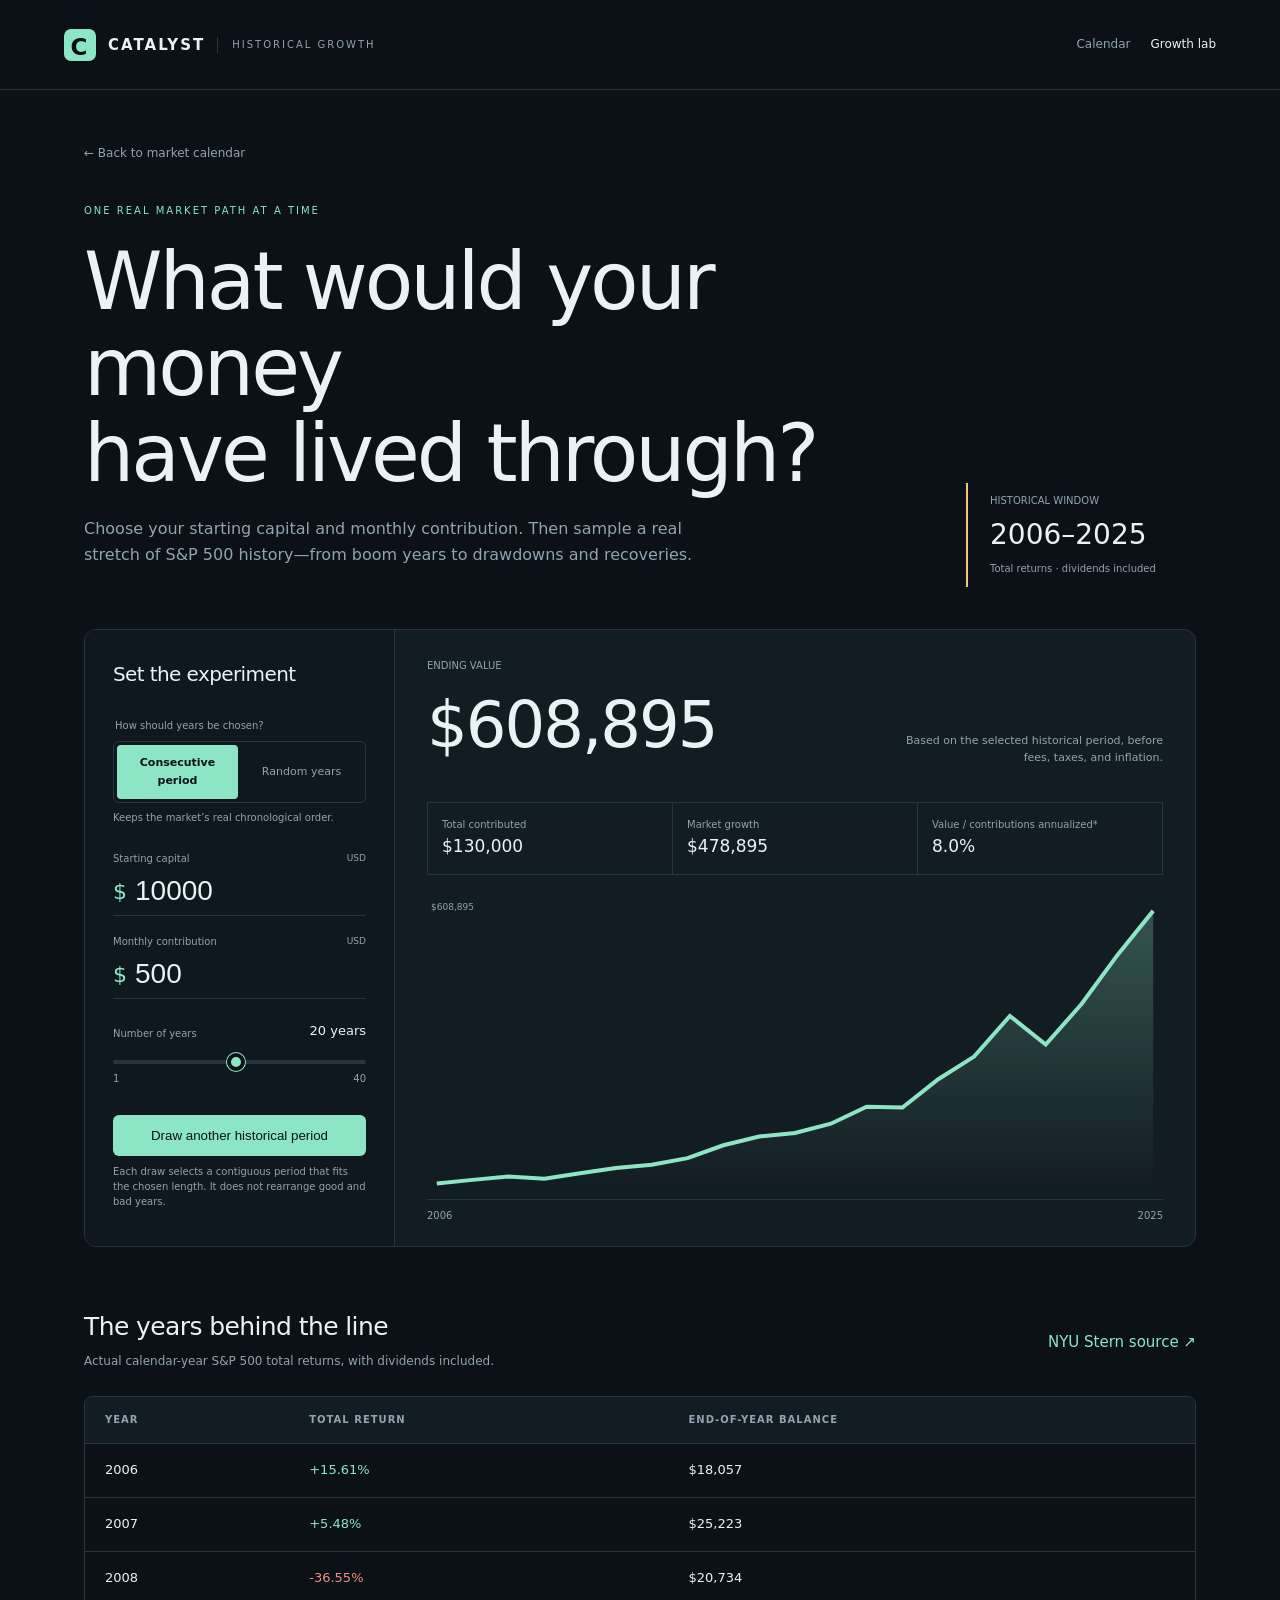
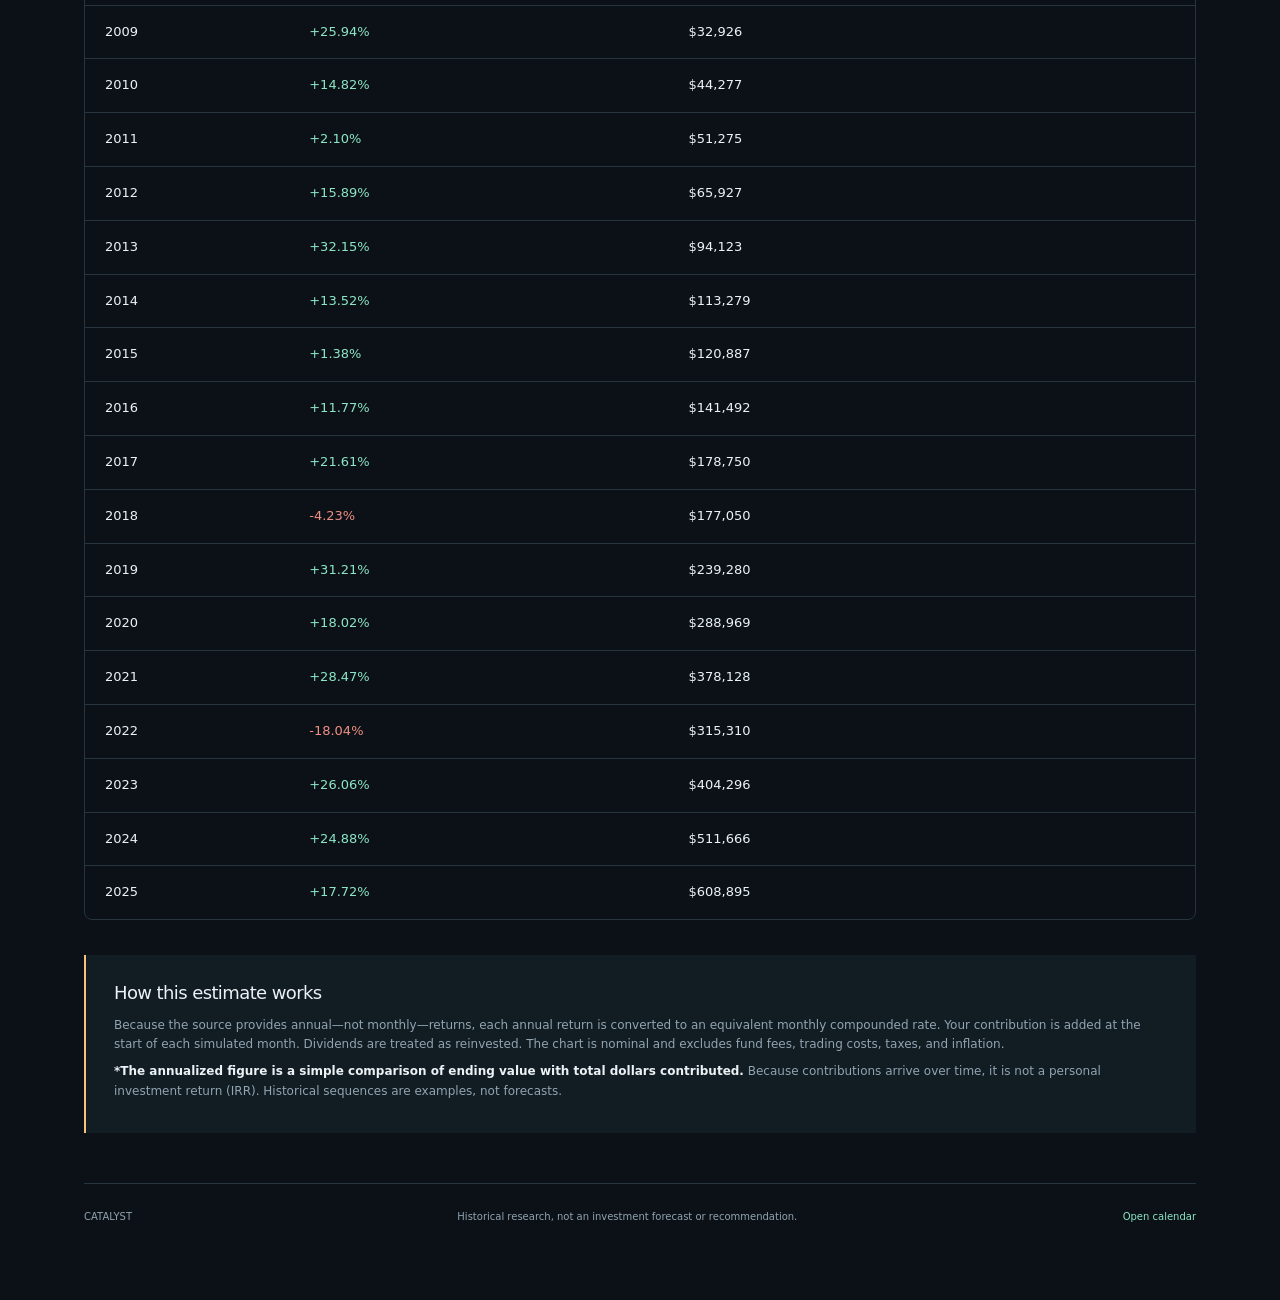
==== site/growth.html @ ae4c45ff "Add historical S&P growth simulator" ====
<!doctype html><html lang="en"><head><meta charset="utf-8"><meta name="viewport" content="width=device-width,initial-scale=1"><meta name="description" content="Explore how an investment would have grown through actual historical S&P 500 total returns."><title>Historical Growth | Catalyst</title><link rel="stylesheet" href="style.css"><link rel="stylesheet" href="growth.css"></head>
<body><header><a class="brand" href="./"><span class="mark">C</span> CATALYST <small>HISTORICAL GROWTH</small></a><nav class="header-nav" aria-label="Site"><a href="./">Calendar</a><a class="current" href="growth.html" aria-current="page">Growth lab</a></nav></header>
<main class="growth-page"><a class="back-link" href="./">← Back to market calendar</a><section class="growth-intro"><div><p class="eyebrow">ONE REAL MARKET PATH AT A TIME</p><h1>What would your money<br>have lived through?</h1><p>Choose your starting capital and monthly contribution. Then sample a real stretch of S&amp;P 500 history—from boom years to drawdowns and recoveries.</p></div><div class="period-stamp"><small>HISTORICAL WINDOW</small><strong id="period">—</strong><span>Total returns · dividends included</span></div></section>
<section class="growth-workbench" aria-label="Historical growth simulator"><form class="growth-controls" onsubmit="return false"><h2>Set the experiment</h2><label for="capital">Starting capital <span>USD</span></label><div class="money-input"><span>$</span><input id="capital" type="number" min="0" step="100" value="10000" inputmode="decimal"></div><label for="monthly">Monthly contribution <span>USD</span></label><div class="money-input"><span>$</span><input id="monthly" type="number" min="0" step="25" value="500" inputmode="decimal"></div><div class="range-head"><label for="years">Number of years</label><output id="years-value" for="years">20 years</output></div><input class="year-range" id="years" type="range" min="1" max="40" value="20"><div class="range-ends"><span>1</span><span>40</span></div><button class="primary-button" id="random-period" type="button">Draw another historical period</button><p class="control-note">Each draw selects a contiguous period that fits the chosen length. It does not rearrange good and bad years.</p></form>
<div class="growth-results"><div class="result-lead"><div><small>ENDING VALUE</small><strong id="ending-value">—</strong></div><p>Based on the selected historical period, before fees, taxes, and inflation.</p></div><div class="result-metrics"><div><small>Total contributed</small><strong id="contributed">—</strong></div><div><small>Market growth</small><strong id="market-gain">—</strong></div><div><small>Value / contributions annualized*</small><strong id="growth-rate">—</strong></div></div><figure class="growth-chart"><div class="chart-scale"><span id="chart-max">—</span></div><svg viewBox="0 0 900 330" role="img" aria-labelledby="chart-title chart-desc" preserveAspectRatio="none"><title id="chart-title">Investment balance by year</title><desc id="chart-desc">The line plots the simulated account balance through the selected historical period.</desc><defs><linearGradient id="chart-fill" x1="0" y1="0" x2="0" y2="1"><stop offset="0" stop-color="#8ce6c6" stop-opacity=".28"/><stop offset="1" stop-color="#8ce6c6" stop-opacity="0"/></linearGradient></defs><path id="area-line" fill="url(#chart-fill)"/><path id="growth-line" fill="none" stroke="#8ce6c6" stroke-width="4" vector-effect="non-scaling-stroke"/></svg><figcaption><span id="chart-start">—</span><span id="chart-end">—</span></figcaption></figure></div></section>
<section class="returns-section"><div class="section-head"><div><h2>The years behind the line</h2><p>Actual calendar-year S&amp;P 500 total returns, with dividends included.</p></div><a href="https://pages.stern.nyu.edu/adamodar/New_Home_Page/datafile/histretSPX.html" target="_blank" rel="noopener noreferrer">NYU Stern source ↗</a></div><div class="table-wrap"><table><thead><tr><th>Year</th><th>Total return</th><th>End-of-year balance</th></tr></thead><tbody id="return-rows"></tbody></table></div></section>
<aside class="method-note"><h2>How this estimate works</h2><p>Because the source provides annual—not monthly—returns, each annual return is converted to an equivalent monthly compounded rate. Your contribution is added at the start of each simulated month. Dividends are treated as reinvested. The chart is nominal and excludes fund fees, trading costs, taxes, and inflation.</p><p><strong>*The annualized figure is a simple comparison of ending value with total dollars contributed.</strong> Because contributions arrive over time, it is not a personal investment return (IRR). Historical sequences are examples, not forecasts.</p></aside>
<footer>CATALYST <span>Historical research, not an investment forecast or recommendation.</span><a href="./">Open calendar</a></footer></main><script src="growth-tools.js"></script><script src="growth.js"></script></body></html>
---- site/style.css ----
:root{color-scheme:dark;--bg:#0b1116;--panel:#121c23;--line:#27353e;--muted:#91a4b1;--ink:#ebf2f5;--accent:#8ce6c6;--amber:#f4c579}*{box-sizing:border-box}body{margin:0;background:var(--bg);color:var(--ink);font:15px/1.6 system-ui,-apple-system,BlinkMacSystemFont,"Segoe UI",sans-serif}a{color:var(--accent);text-decoration:none}a:hover{text-decoration:underline}header{height:90px;border-bottom:1px solid var(--line);padding:0 5vw;display:flex;align-items:center;justify-content:space-between}header>a:last-child{color:var(--muted)}.brand{display:flex;align-items:center;gap:12px;color:var(--ink);letter-spacing:2px;font-weight:700}.brand small{border-left:1px solid var(--line);padding-left:14px;color:var(--muted);font-size:10px;font-weight:400}.mark{background:var(--accent);color:var(--bg);width:32px;height:32px;display:grid;place-items:center;font-size:23px;border-radius:7px}main{max-width:1380px;margin:auto;padding:50px 5vw}.eyebrow{color:var(--accent);font-size:10px;letter-spacing:2px}.intro{display:flex;justify-content:space-between;align-items:center;gap:24px;margin:18px 0 35px}h1{font-size:clamp(40px,5.3vw,72px);font-weight:500;letter-spacing:-3px;line-height:1.08;margin:0 0 20px}h1 em{color:var(--accent);font-style:normal}p{color:var(--muted);margin:8px 0 20px}.refresh{font-size:10px;letter-spacing:1px;background:var(--panel);padding:22px;border:1px solid var(--line);border-radius:10px;min-width:270px}.refresh strong,.refresh small{display:block;margin-top:13px;letter-spacing:0}.refresh strong{font-size:14px}.refresh small{color:var(--muted)}.dot{display:inline-block;background:var(--accent);width:6px;height:6px;border-radius:50%;margin-right:7px}#banner,.notice{border:1px solid #59482d;color:var(--amber);padding:13px 18px;background:#241f16;border-radius:6px;font-size:13px}#banner.ok{color:var(--accent);background:#13271f;border-color:#2c5543}.stats{display:grid;grid-template-columns:1fr 1.8fr 1.5fr;margin:25px 0 42px;border:1px solid var(--line);border-radius:8px}.stats>div{padding:22px;border-right:1px solid var(--line)}.stats>div:last-child{border:0}.stats small{display:block;font-size:10px;color:var(--muted);letter-spacing:1px}.stats strong{display:block;margin-top:8px;font-size:18px;font-weight:500}.tabs{display:flex;gap:25px;border-bottom:1px solid var(--line);margin-bottom:30px}.tabs button{background:none;border:0;border-bottom:2px solid transparent;padding:12px 0;color:var(--muted);font:inherit;cursor:pointer}.tabs .active{color:var(--accent);border-color:var(--accent)}button:focus-visible,input:focus-visible,select:focus-visible,a:focus-visible{outline:2px solid var(--accent);outline-offset:4px}h2{font-size:25px;letter-spacing:-.6px;font-weight:500;margin:0}h3{font-size:17px;font-weight:500}.section-head{display:flex;justify-content:space-between;align-items:center;gap:20px;margin-bottom:20px}.section-head p{font-size:12px;margin:5px 0}.filters{display:flex;gap:12px}label{font-size:10px;color:var(--muted)}input,select{display:block;border:1px solid var(--line);background:var(--panel);padding:10px;color:var(--ink);border-radius:5px;margin-top:4px;max-width:200px}.table-wrap{overflow:auto;border:1px solid var(--line);border-radius:8px}table{border-collapse:collapse;width:100%;text-align:left}th{font-size:10px;color:var(--muted);letter-spacing:1px;padding:15px 20px;background:var(--panel);text-transform:uppercase}td{border-top:1px solid var(--line);padding:16px 20px;font-size:13px}td small{display:block;color:var(--muted);font-size:10px}.tag{display:inline-block;font-size:10px;border:1px solid var(--line);border-radius:4px;padding:3px 8px;color:var(--muted)}.tag.macro{color:var(--amber);border-color:#59482d}.cards{display:grid;grid-template-columns:repeat(2,minmax(0,1fr));gap:20px;margin-top:24px}.card{padding:24px;background:var(--panel);border:1px solid var(--line);border-radius:9px}.card-top{display:flex;justify-content:space-between;gap:10px}.symbol{font-size:25px;font-weight:600}.price{font-size:20px}.card small{color:var(--muted);font-size:11px}.card p{font-size:12px}.status{font-size:10px;color:var(--amber);letter-spacing:.5px;margin:12px 0}.spark{width:100%;height:55px;margin:15px 0}.candidate{border-top:1px solid var(--line);padding-top:16px;margin-top:16px}.metrics{display:grid;grid-template-columns:repeat(3,1fr);gap:12px;margin:12px 0}.metrics span{display:block;font-size:16px}.metrics small{font-size:10px}.muted{color:var(--muted)}.method-grid{display:grid;grid-template-columns:1fr 1fr;gap:20px}.method-grid article{padding:20px;background:var(--panel);border:1px solid var(--line);border-radius:8px}.method-grid p{font-size:13px}.source-row{padding:12px;border-bottom:1px solid var(--line);display:flex;justify-content:space-between;gap:12px}footer{border-top:1px solid var(--line);margin-top:50px;padding:25px 0;font-size:10px;color:var(--muted);display:flex;justify-content:space-between;gap:20px}footer span{max-width:430px}[hidden]{display:none!important}@media(max-width:760px){header{height:70px}.brand small{display:none}main{padding-top:30px}.intro,.section-head{align-items:stretch;flex-direction:column}.refresh{min-width:0}.stats{grid-template-columns:1fr}.stats>div{border-right:0;border-bottom:1px solid var(--line);padding:15px 20px}.tabs{gap:18px}.tabs button{font-size:12px}.cards,.method-grid{grid-template-columns:1fr}.filters{width:100%}.filters label{flex:1}input,select{width:100%}.metrics span{font-size:14px}footer{flex-direction:column}td,th{padding:12px}h1{letter-spacing:-2px}}
.expiry-events{margin-top:18px}.expiry-events summary{cursor:pointer;font-weight:600;font-size:13px}.event-switch{display:flex;gap:5px;margin:12px 0}.event-switch button{border:1px solid var(--line);border-radius:5px;background:var(--bg);color:var(--muted);padding:7px 14px;cursor:pointer;font:inherit;font-size:12px}.event-switch button[aria-pressed="true"]{background:var(--accent);color:var(--bg);border-color:var(--accent)}.expiry-event-table th,.expiry-event-table td{padding:10px;font-size:11px;vertical-align:top}.expiry-event-table td:first-child{min-width:90px}.expiry-event-table td:last-child{min-width:100px}.expiry-event-table small{display:block;margin-top:5px}.expiry-month h4{font-size:15px;font-weight:500;margin:12px 0}.month-scroll{overflow-x:auto;border:1px solid var(--line);border-radius:6px}.month-grid{table-layout:fixed;min-width:560px}.month-grid th{padding:8px 4px;text-align:center;font-size:10px}.month-grid td{vertical-align:top;height:58px;padding:6px;border:1px solid var(--line)}.month-grid time{font-size:11px;display:block;color:var(--muted)}.month-grid .has-event{background:#203126}.month-grid .has-event time{color:var(--accent);font-weight:700}.month-grid .is-expiry{box-shadow:inset 0 0 0 2px var(--amber)}.month-grid .outside-month{background:var(--bg)}.calendar-event{font-size:10px;line-height:1.45;margin:6px 0;overflow-wrap:anywhere}.calendar-event strong{font-weight:500;display:block}.calendar-event small{font-size:9px;display:block;margin-top:3px}.expiration-label{font-size:9px;color:var(--amber);margin-top:4px}.calendar-legend{display:flex;flex-wrap:wrap;gap:15px}.calendar-legend span:first-child{color:var(--accent)}.calendar-legend span:last-child{color:var(--amber)}.sr-only{position:absolute;width:1px;height:1px;overflow:hidden;clip:rect(0,0,0,0);white-space:nowrap}

#intelligence h3{margin-top:30px}.chain-filters{margin:15px 0}.selected-strike{background:#203126}.tabs{flex-wrap:wrap}#chain-table td{white-space:nowrap}#analyst-table small{display:block}

.calendar-controls,.calendar-actions{display:flex;align-items:end;gap:12px;flex-wrap:wrap}.calendar-controls{justify-content:space-between;margin-bottom:12px}.calendar-actions button{font:inherit;font-size:12px;cursor:pointer;border:1px solid var(--line);border-radius:5px;background:var(--panel);color:var(--accent);padding:10px 14px}.calendar-actions button:disabled{opacity:.45;cursor:default}#event-count{font-size:12px}.filters{flex-wrap:wrap}

.ml-signal{margin:20px 0;padding:16px;border:1px solid var(--line);border-radius:8px;background:var(--bg)}.ml-signal h3{margin:0 0 10px}.ml-signal>strong{display:block;color:var(--amber);font-size:12px}.ml-signal summary{cursor:pointer;color:var(--accent);font-size:12px}.ml-signal td,.ml-signal th{padding:9px;font-size:10px}.ml-signal .signal-limit{margin-bottom:0;font-size:11px}
.card,.ml-signal{min-width:0}@media(max-width:760px){.cards{grid-template-columns:minmax(0,1fr)}}

.payoff-panel{margin:18px 0;padding:12px;border:1px solid var(--line);border-radius:6px}.payoff-panel summary{cursor:pointer;color:var(--accent);font-size:12px}.payoff-panel td,.payoff-panel th{font-size:11px;padding:10px}.payoff-panel .metrics{grid-template-columns:repeat(auto-fit,minmax(100px,1fr))}

.card .payoff-verdict{color:var(--amber);font-size:11px;margin-top:16px}

.simple-signal{margin-top:18px;padding:16px;border:1px solid var(--line);border-radius:8px;background:var(--bg)}.simple-signal h3{font-size:21px;margin:0 0 10px;color:var(--amber)}.simple-signal ul{padding-left:19px;margin:10px 0;color:var(--muted);font-size:13px}.simple-signal li+li{margin-top:8px}.card .candidate>h3{font-size:18px;margin:0 0 12px}.simple-money{display:grid;grid-template-columns:repeat(2,minmax(0,1fr));gap:14px;margin:16px 0}.simple-money span{display:block;font-size:24px;color:var(--ink)}.simple-money small{display:block}.card .candidate>p{font-size:13px;line-height:1.7}.card .simple-note{font-size:12px}.simple-risk{color:var(--amber)}.plain-details{margin-top:16px}.plain-details>summary{cursor:pointer;color:var(--accent);font-size:12px;padding:8px 0}.card strong{color:var(--ink)}
---- site/growth.css ----
.header-nav{display:flex;gap:20px;align-items:center}.header-nav a{color:var(--muted);font-size:12px}.header-nav .current{color:var(--ink)}
.growth-page{max-width:1240px}.back-link{display:inline-block;color:var(--muted);font-size:12px;margin-bottom:32px}.growth-intro{display:grid;grid-template-columns:minmax(0,1fr) auto;align-items:end;gap:40px;margin-bottom:42px}.growth-intro h1{font-size:clamp(42px,6.2vw,82px);max-width:900px}.growth-intro>div>p:last-child{max-width:650px;font-size:16px}.period-stamp{min-width:230px;border-left:2px solid var(--amber);padding:10px 0 10px 22px}.period-stamp small,.period-stamp span{display:block;color:var(--muted);font-size:10px}.period-stamp strong{display:block;font-size:28px;font-weight:500;margin:4px 0}
.growth-workbench{display:grid;grid-template-columns:310px minmax(0,1fr);border:1px solid var(--line);border-radius:12px;overflow:hidden;background:var(--panel)}.growth-controls{padding:28px;border-right:1px solid var(--line);background:#0f181e}.growth-controls h2{font-size:20px;margin-bottom:28px}.growth-controls>label,.range-head label{display:flex;justify-content:space-between;margin-top:18px}.growth-controls label span{font-size:9px}.money-input{display:flex;align-items:center;border-bottom:1px solid var(--line);color:var(--accent);font-size:22px}.money-input input{border:0;background:transparent;max-width:none;width:100%;font-size:28px;margin:0;padding:8px;color:var(--ink)}.money-input input:focus-visible{outline:0}.money-input:focus-within{border-color:var(--accent)}
.range-head{display:flex;align-items:end;justify-content:space-between;margin-top:22px}.range-head label{margin:0}.range-head output{font-size:13px;color:var(--ink)}.year-range{display:block;appearance:none;width:100%;max-width:none;height:4px;padding:0;margin:18px 0 0;border:0;background:var(--line);accent-color:var(--accent)}.year-range::-webkit-slider-thumb{appearance:none;width:18px;height:18px;border-radius:50%;background:var(--accent);border:4px solid var(--bg);box-shadow:0 0 0 1px var(--accent)}.range-ends{display:flex;justify-content:space-between;color:var(--muted);font-size:10px;margin-top:7px}.primary-button{width:100%;margin-top:28px;padding:13px 16px;border:0;border-radius:6px;background:var(--accent);color:var(--bg);font:600 12px/1.2 inherit;cursor:pointer}.primary-button:hover{filter:brightness(1.07)}.control-note{font-size:10px;line-height:1.5;margin-bottom:0}
.growth-results{padding:28px 32px 22px;min-width:0}.result-lead{display:flex;justify-content:space-between;align-items:end;gap:25px}.result-lead small,.result-metrics small{display:block;color:var(--muted);font-size:10px}.result-lead strong{font-size:clamp(38px,5vw,68px);font-weight:500;letter-spacing:-2px}.result-lead p{max-width:260px;font-size:11px;text-align:right;margin:0 0 10px}.result-metrics{display:grid;grid-template-columns:repeat(3,1fr);gap:1px;margin:25px 0;background:var(--line);border:1px solid var(--line)}.result-metrics div{padding:14px;background:var(--panel)}.result-metrics strong{font-size:17px;font-weight:500}
.growth-chart{position:relative;margin:5px 0 0}.growth-chart svg{display:block;width:100%;height:300px;border-bottom:1px solid var(--line);overflow:visible}.growth-chart figcaption{display:flex;justify-content:space-between;color:var(--muted);font-size:10px;margin-top:8px}.chart-scale{position:absolute;top:0;left:4px;color:var(--muted);font-size:9px}.returns-section{margin-top:60px}.returns-section .positive{color:var(--accent)}.returns-section .negative{color:#ef8f83}.method-note{margin-top:35px;padding:24px 28px;border-left:2px solid var(--amber);background:var(--panel)}.method-note h2{font-size:18px}.method-note p{font-size:12px;margin-bottom:8px}.method-note strong{color:var(--ink)}
@media(max-width:860px){.growth-intro{grid-template-columns:1fr}.period-stamp{justify-self:start}.growth-workbench{grid-template-columns:1fr}.growth-controls{border-right:0;border-bottom:1px solid var(--line)}.result-lead{align-items:start;flex-direction:column}.result-lead p{text-align:left}.growth-chart svg{height:240px}}@media(max-width:600px){.header-nav{gap:12px}.header-nav a{font-size:11px}.header-nav a:last-child{display:none}.growth-page{padding-top:24px}.growth-intro{gap:18px}.growth-intro h1{font-size:40px}.growth-results{padding:22px 18px}.result-metrics{grid-template-columns:1fr}.growth-chart svg{height:190px}.returns-section .section-head a{align-self:flex-start}.result-lead strong{font-size:42px}}
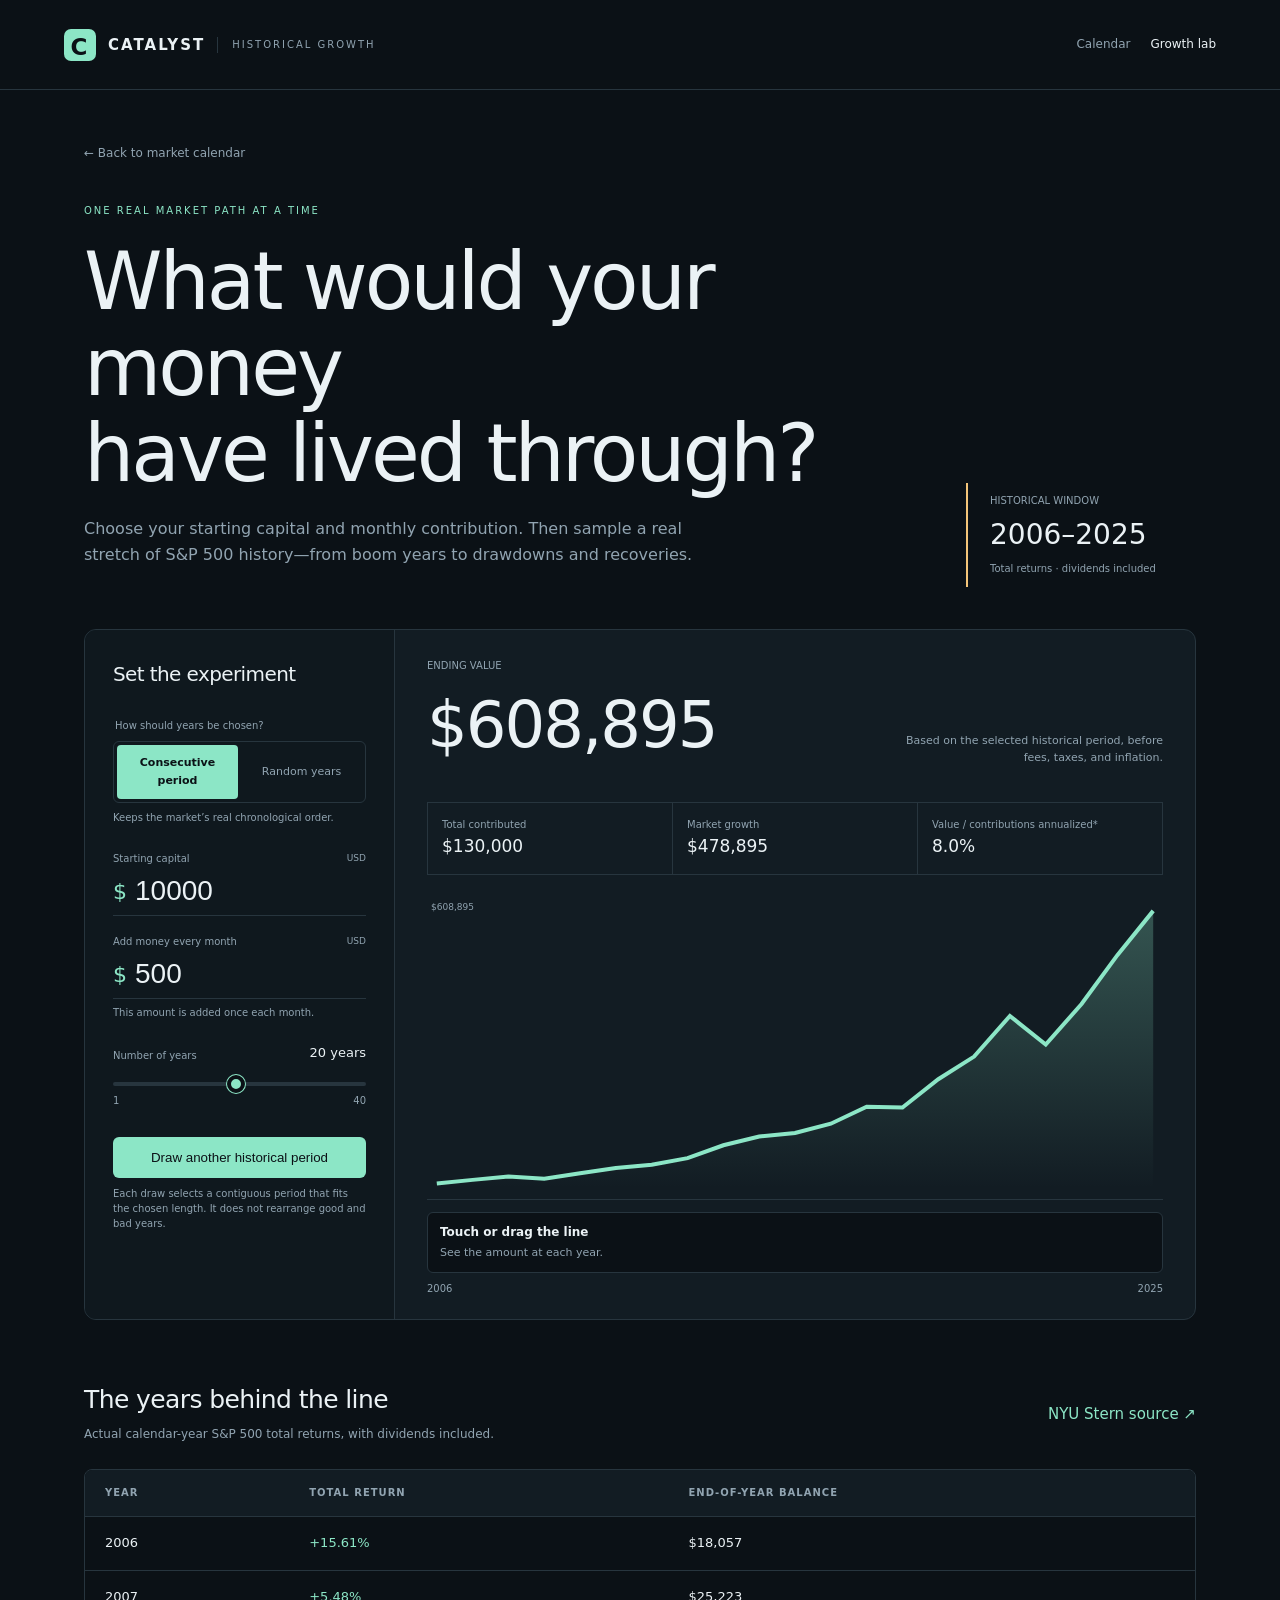
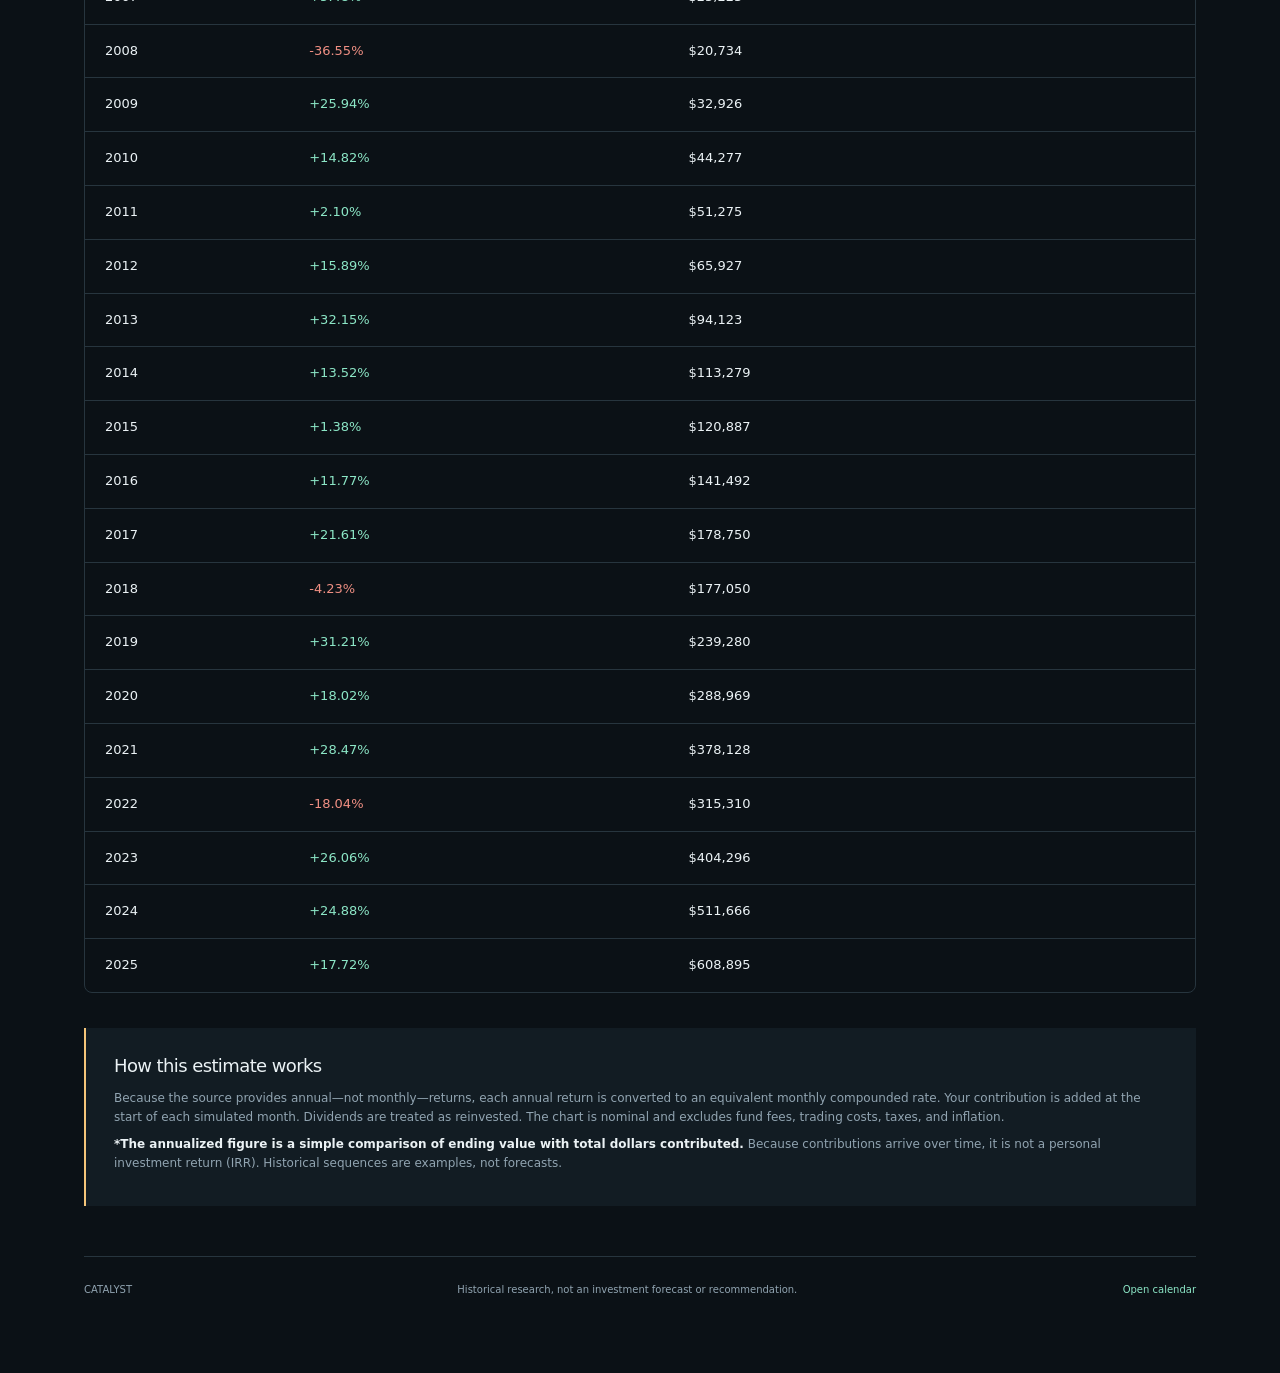
==== commit 7fc3e98d: "Show balance while dragging growth chart" ====
--- a/site/growth.html
+++ b/site/growth.html
@@ -1,8 +1,8 @@
 <!doctype html><html lang="en"><head><meta charset="utf-8"><meta name="viewport" content="width=device-width,initial-scale=1"><meta name="description" content="Explore how an investment would have grown through actual historical S&P 500 total returns."><title>Historical Growth | Catalyst</title><link rel="stylesheet" href="style.css"><link rel="stylesheet" href="growth.css"></head>
 <body><header><a class="brand" href="./"><span class="mark">C</span> CATALYST <small>HISTORICAL GROWTH</small></a><nav class="header-nav" aria-label="Site"><a href="./">Calendar</a><a class="current" href="growth.html" aria-current="page">Growth lab</a></nav></header>
 <main class="growth-page"><a class="back-link" href="./">← Back to market calendar</a><section class="growth-intro"><div><p class="eyebrow">ONE REAL MARKET PATH AT A TIME</p><h1>What would your money<br>have lived through?</h1><p>Choose your starting capital and monthly contribution. Then sample a real stretch of S&amp;P 500 history—from boom years to drawdowns and recoveries.</p></div><div class="period-stamp"><small>HISTORICAL WINDOW</small><strong id="period">—</strong><span>Total returns · dividends included</span></div></section>
-<section class="growth-workbench" aria-label="Historical growth simulator"><form class="growth-controls" onsubmit="return false"><h2>Set the experiment</h2><label for="capital">Starting capital <span>USD</span></label><div class="money-input"><span>$</span><input id="capital" type="number" min="0" step="100" value="10000" inputmode="decimal"></div><label for="monthly">Monthly contribution <span>USD</span></label><div class="money-input"><span>$</span><input id="monthly" type="number" min="0" step="25" value="500" inputmode="decimal"></div><div class="range-head"><label for="years">Number of years</label><output id="years-value" for="years">20 years</output></div><input class="year-range" id="years" type="range" min="1" max="40" value="20"><div class="range-ends"><span>1</span><span>40</span></div><button class="primary-button" id="random-period" type="button">Draw another historical period</button><p class="control-note">Each draw selects a contiguous period that fits the chosen length. It does not rearrange good and bad years.</p></form>
-<div class="growth-results"><div class="result-lead"><div><small>ENDING VALUE</small><strong id="ending-value">—</strong></div><p>Based on the selected historical period, before fees, taxes, and inflation.</p></div><div class="result-metrics"><div><small>Total contributed</small><strong id="contributed">—</strong></div><div><small>Market growth</small><strong id="market-gain">—</strong></div><div><small>Value / contributions annualized*</small><strong id="growth-rate">—</strong></div></div><figure class="growth-chart"><div class="chart-scale"><span id="chart-max">—</span></div><svg viewBox="0 0 900 330" role="img" aria-labelledby="chart-title chart-desc" preserveAspectRatio="none"><title id="chart-title">Investment balance by year</title><desc id="chart-desc">The line plots the simulated account balance through the selected historical period.</desc><defs><linearGradient id="chart-fill" x1="0" y1="0" x2="0" y2="1"><stop offset="0" stop-color="#8ce6c6" stop-opacity=".28"/><stop offset="1" stop-color="#8ce6c6" stop-opacity="0"/></linearGradient></defs><path id="area-line" fill="url(#chart-fill)"/><path id="growth-line" fill="none" stroke="#8ce6c6" stroke-width="4" vector-effect="non-scaling-stroke"/></svg><figcaption><span id="chart-start">—</span><span id="chart-end">—</span></figcaption></figure></div></section>
+<section class="growth-workbench" aria-label="Historical growth simulator"><form class="growth-controls" onsubmit="return false"><h2>Set the experiment</h2><label for="capital">Starting capital <span>USD</span></label><div class="money-input"><span>$</span><input id="capital" type="number" min="0" step="100" value="10000" inputmode="decimal"></div><label for="monthly">Add money every month <span>USD</span></label><div class="money-input"><span>$</span><input id="monthly" type="number" min="0" step="25" value="500" inputmode="decimal" aria-describedby="monthly-help"></div><p class="input-help" id="monthly-help">This amount is added once each month.</p><div class="range-head"><label for="years">Number of years</label><output id="years-value" for="years">20 years</output></div><input class="year-range" id="years" type="range" min="1" max="40" value="20"><div class="range-ends"><span>1</span><span>40</span></div><button class="primary-button" id="random-period" type="button">Draw another historical period</button><p class="control-note">Each draw selects a contiguous period that fits the chosen length. It does not rearrange good and bad years.</p></form>
+<div class="growth-results"><div class="result-lead"><div><small>ENDING VALUE</small><strong id="ending-value">—</strong></div><p>Based on the selected historical period, before fees, taxes, and inflation.</p></div><div class="result-metrics"><div><small>Total contributed</small><strong id="contributed">—</strong></div><div><small>Market growth</small><strong id="market-gain">—</strong></div><div><small>Value / contributions annualized*</small><strong id="growth-rate">—</strong></div></div><figure class="growth-chart"><div class="chart-scale"><span id="chart-max">—</span></div><svg id="growth-chart-svg" viewBox="0 0 900 330" role="img" aria-labelledby="chart-title chart-desc" preserveAspectRatio="none" tabindex="0"><title id="chart-title">Investment balance by year</title><desc id="chart-desc">Drag or use the left and right arrow keys to see the balance and contribution total at each year.</desc><defs><linearGradient id="chart-fill" x1="0" y1="0" x2="0" y2="1"><stop offset="0" stop-color="#8ce6c6" stop-opacity=".28"/><stop offset="1" stop-color="#8ce6c6" stop-opacity="0"/></linearGradient></defs><path id="area-line" fill="url(#chart-fill)"/><path id="growth-line" fill="none" stroke="#8ce6c6" stroke-width="4" vector-effect="non-scaling-stroke"/><line id="chart-guide" hidden stroke="#8ce6c6" stroke-opacity=".55" stroke-dasharray="5 5"/><circle id="chart-dot" hidden r="6" fill="#8ce6c6" stroke="#0b1116" stroke-width="3" vector-effect="non-scaling-stroke"/></svg><div class="chart-readout" id="chart-readout" aria-live="polite"><strong>Touch or drag the line</strong><span>See the amount at each year.</span></div><figcaption><span id="chart-start">—</span><span id="chart-end">—</span></figcaption></figure></div></section>
 <section class="returns-section"><div class="section-head"><div><h2>The years behind the line</h2><p>Actual calendar-year S&amp;P 500 total returns, with dividends included.</p></div><a href="https://pages.stern.nyu.edu/adamodar/New_Home_Page/datafile/histretSPX.html" target="_blank" rel="noopener noreferrer">NYU Stern source ↗</a></div><div class="table-wrap"><table><thead><tr><th>Year</th><th>Total return</th><th>End-of-year balance</th></tr></thead><tbody id="return-rows"></tbody></table></div></section>
 <aside class="method-note"><h2>How this estimate works</h2><p>Because the source provides annual—not monthly—returns, each annual return is converted to an equivalent monthly compounded rate. Your contribution is added at the start of each simulated month. Dividends are treated as reinvested. The chart is nominal and excludes fund fees, trading costs, taxes, and inflation.</p><p><strong>*The annualized figure is a simple comparison of ending value with total dollars contributed.</strong> Because contributions arrive over time, it is not a personal investment return (IRR). Historical sequences are examples, not forecasts.</p></aside>
 <footer>CATALYST <span>Historical research, not an investment forecast or recommendation.</span><a href="./">Open calendar</a></footer></main><script src="growth-tools.js"></script><script src="growth.js"></script></body></html>
--- a/site/growth.css
+++ b/site/growth.css
@@ -1,7 +1,7 @@
 .header-nav{display:flex;gap:20px;align-items:center}.header-nav a{color:var(--muted);font-size:12px}.header-nav .current{color:var(--ink)}
 .growth-page{max-width:1240px}.back-link{display:inline-block;color:var(--muted);font-size:12px;margin-bottom:32px}.growth-intro{display:grid;grid-template-columns:minmax(0,1fr) auto;align-items:end;gap:40px;margin-bottom:42px}.growth-intro h1{font-size:clamp(42px,6.2vw,82px);max-width:900px}.growth-intro>div>p:last-child{max-width:650px;font-size:16px}.period-stamp{min-width:230px;border-left:2px solid var(--amber);padding:10px 0 10px 22px}.period-stamp small,.period-stamp span{display:block;color:var(--muted);font-size:10px}.period-stamp strong{display:block;font-size:28px;font-weight:500;margin:4px 0}
-.growth-workbench{display:grid;grid-template-columns:310px minmax(0,1fr);border:1px solid var(--line);border-radius:12px;overflow:hidden;background:var(--panel)}.growth-controls{padding:28px;border-right:1px solid var(--line);background:#0f181e}.growth-controls h2{font-size:20px;margin-bottom:28px}.growth-controls>label,.range-head label{display:flex;justify-content:space-between;margin-top:18px}.growth-controls label span{font-size:9px}.money-input{display:flex;align-items:center;border-bottom:1px solid var(--line);color:var(--accent);font-size:22px}.money-input input{border:0;background:transparent;max-width:none;width:100%;font-size:28px;margin:0;padding:8px;color:var(--ink)}.money-input input:focus-visible{outline:0}.money-input:focus-within{border-color:var(--accent)}
+.growth-workbench{display:grid;grid-template-columns:310px minmax(0,1fr);border:1px solid var(--line);border-radius:12px;overflow:hidden;background:var(--panel)}.growth-controls{padding:28px;border-right:1px solid var(--line);background:#0f181e}.growth-controls h2{font-size:20px;margin-bottom:28px}.growth-controls>label,.range-head label{display:flex;justify-content:space-between;margin-top:18px}.growth-controls label span{font-size:9px}.money-input{display:flex;align-items:center;border-bottom:1px solid var(--line);color:var(--accent);font-size:22px}.money-input input{border:0;background:transparent;max-width:none;width:100%;font-size:28px;margin:0;padding:8px;color:var(--ink)}.money-input input:focus-visible{outline:0}.money-input:focus-within{border-color:var(--accent)}.input-help{font-size:10px;margin:6px 0 0}
 .range-head{display:flex;align-items:end;justify-content:space-between;margin-top:22px}.range-head label{margin:0}.range-head output{font-size:13px;color:var(--ink)}.year-range{display:block;appearance:none;width:100%;max-width:none;height:4px;padding:0;margin:18px 0 0;border:0;background:var(--line);accent-color:var(--accent)}.year-range::-webkit-slider-thumb{appearance:none;width:18px;height:18px;border-radius:50%;background:var(--accent);border:4px solid var(--bg);box-shadow:0 0 0 1px var(--accent)}.range-ends{display:flex;justify-content:space-between;color:var(--muted);font-size:10px;margin-top:7px}.primary-button{width:100%;margin-top:28px;padding:13px 16px;border:0;border-radius:6px;background:var(--accent);color:var(--bg);font:600 12px/1.2 inherit;cursor:pointer}.primary-button:hover{filter:brightness(1.07)}.control-note{font-size:10px;line-height:1.5;margin-bottom:0}
 .growth-results{padding:28px 32px 22px;min-width:0}.result-lead{display:flex;justify-content:space-between;align-items:end;gap:25px}.result-lead small,.result-metrics small{display:block;color:var(--muted);font-size:10px}.result-lead strong{font-size:clamp(38px,5vw,68px);font-weight:500;letter-spacing:-2px}.result-lead p{max-width:260px;font-size:11px;text-align:right;margin:0 0 10px}.result-metrics{display:grid;grid-template-columns:repeat(3,1fr);gap:1px;margin:25px 0;background:var(--line);border:1px solid var(--line)}.result-metrics div{padding:14px;background:var(--panel)}.result-metrics strong{font-size:17px;font-weight:500}
-.growth-chart{position:relative;margin:5px 0 0}.growth-chart svg{display:block;width:100%;height:300px;border-bottom:1px solid var(--line);overflow:visible}.growth-chart figcaption{display:flex;justify-content:space-between;color:var(--muted);font-size:10px;margin-top:8px}.chart-scale{position:absolute;top:0;left:4px;color:var(--muted);font-size:9px}.returns-section{margin-top:60px}.returns-section .positive{color:var(--accent)}.returns-section .negative{color:#ef8f83}.method-note{margin-top:35px;padding:24px 28px;border-left:2px solid var(--amber);background:var(--panel)}.method-note h2{font-size:18px}.method-note p{font-size:12px;margin-bottom:8px}.method-note strong{color:var(--ink)}
+.growth-chart{position:relative;margin:5px 0 0}.growth-chart svg{display:block;width:100%;height:300px;border-bottom:1px solid var(--line);overflow:visible;touch-action:none;cursor:crosshair}.growth-chart svg:focus-visible{outline:2px solid var(--accent);outline-offset:5px}.growth-chart figcaption{display:flex;justify-content:space-between;color:var(--muted);font-size:10px;margin-top:8px}.chart-scale{position:absolute;top:0;left:4px;color:var(--muted);font-size:9px}.chart-readout{min-height:44px;margin-top:12px;padding:10px 12px;border:1px solid var(--line);border-radius:6px;background:var(--bg);font-size:12px}.chart-readout strong,.chart-readout span{display:block}.chart-readout span{color:var(--muted);font-size:11px;margin-top:2px}.returns-section{margin-top:60px}.returns-section .positive{color:var(--accent)}.returns-section .negative{color:#ef8f83}.method-note{margin-top:35px;padding:24px 28px;border-left:2px solid var(--amber);background:var(--panel)}.method-note h2{font-size:18px}.method-note p{font-size:12px;margin-bottom:8px}.method-note strong{color:var(--ink)}
 @media(max-width:860px){.growth-intro{grid-template-columns:1fr}.period-stamp{justify-self:start}.growth-workbench{grid-template-columns:1fr}.growth-controls{border-right:0;border-bottom:1px solid var(--line)}.result-lead{align-items:start;flex-direction:column}.result-lead p{text-align:left}.growth-chart svg{height:240px}}@media(max-width:600px){.header-nav{gap:12px}.header-nav a{font-size:11px}.header-nav a:last-child{display:none}.growth-page{padding-top:24px}.growth-intro{gap:18px}.growth-intro h1{font-size:40px}.growth-results{padding:22px 18px}.result-metrics{grid-template-columns:1fr}.growth-chart svg{height:190px}.returns-section .section-head a{align-self:flex-start}.result-lead strong{font-size:42px}}
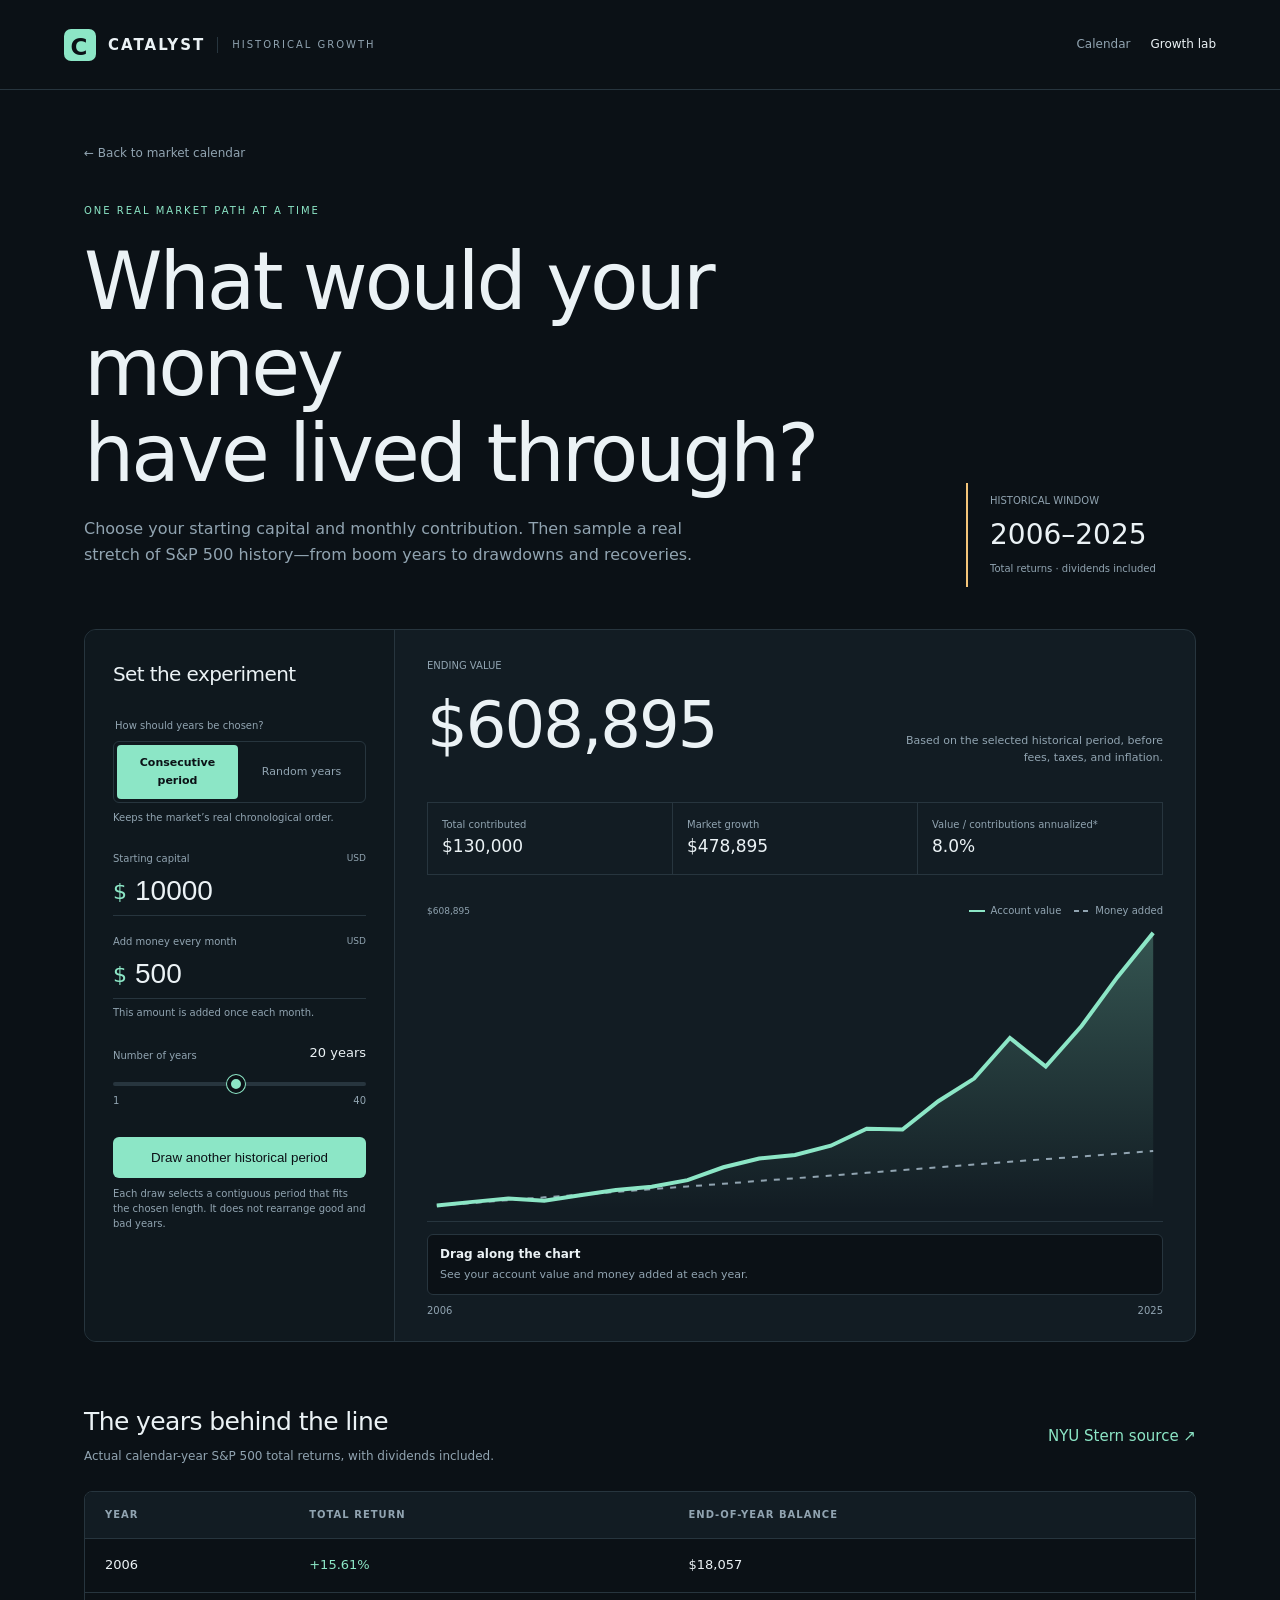
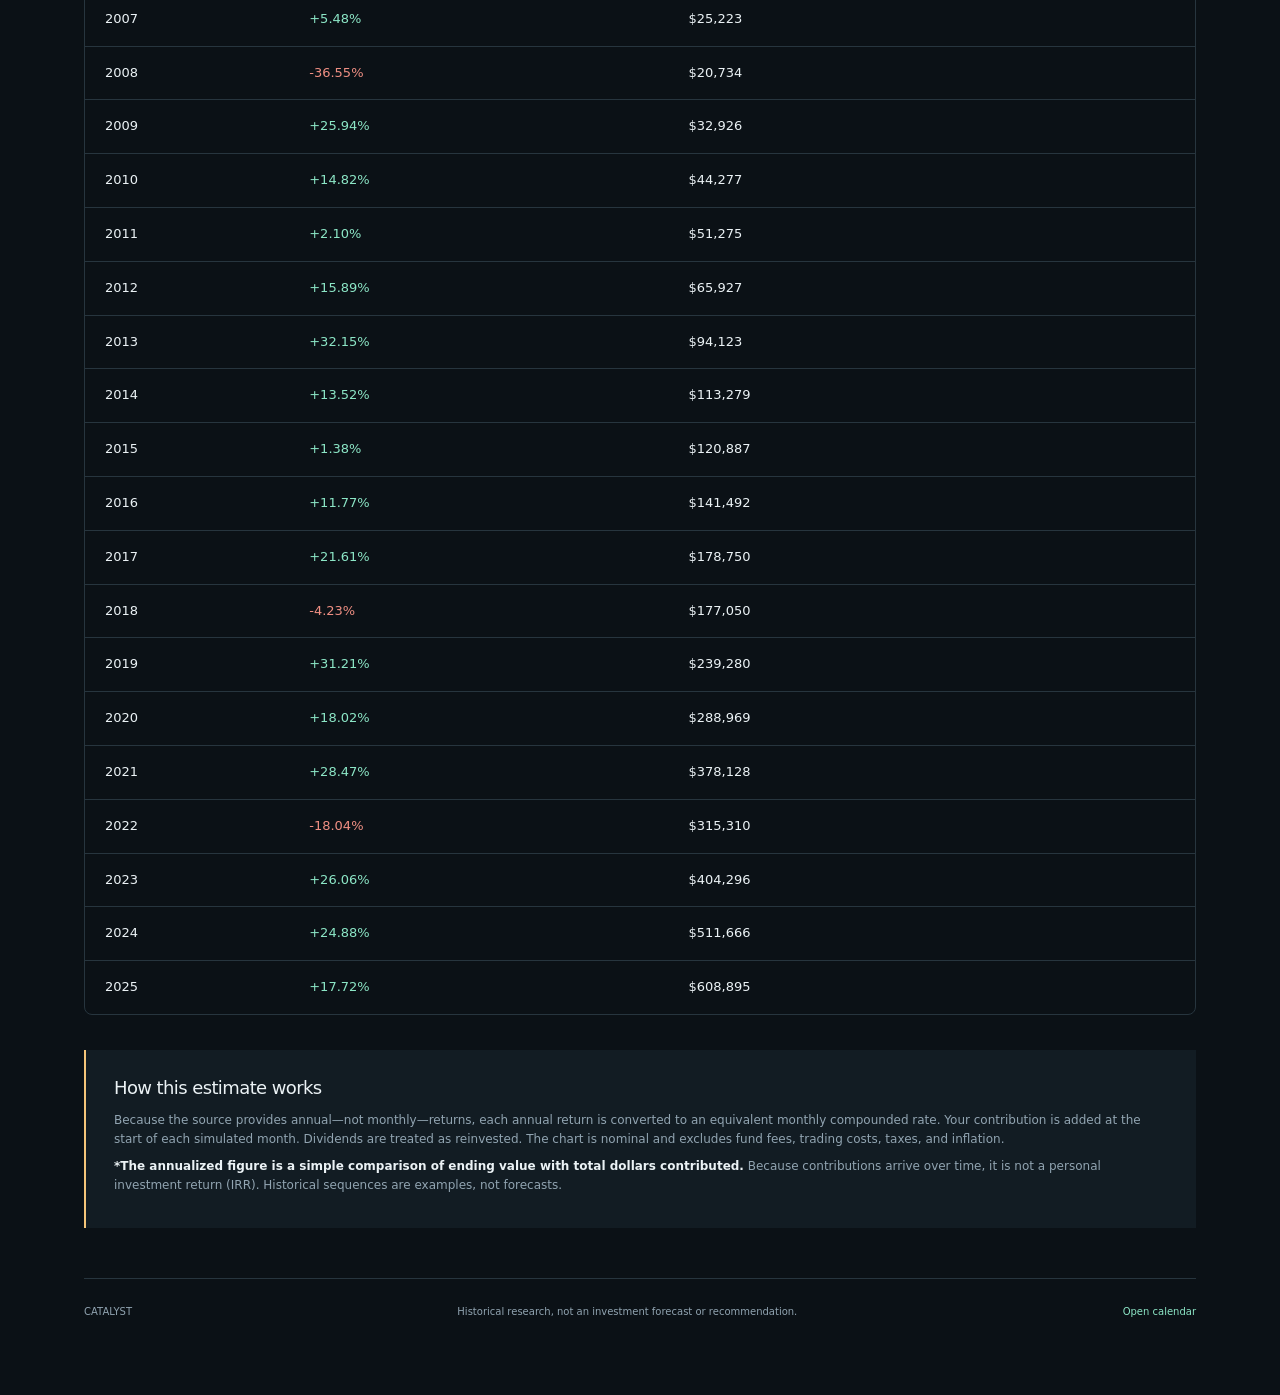
==== commit 5b298b92: "Make growth chart a richer interactive explorer" ====
--- a/site/growth.html
+++ b/site/growth.html
@@ -2,7 +2,7 @@
 <body><header><a class="brand" href="./"><span class="mark">C</span> CATALYST <small>HISTORICAL GROWTH</small></a><nav class="header-nav" aria-label="Site"><a href="./">Calendar</a><a class="current" href="growth.html" aria-current="page">Growth lab</a></nav></header>
 <main class="growth-page"><a class="back-link" href="./">← Back to market calendar</a><section class="growth-intro"><div><p class="eyebrow">ONE REAL MARKET PATH AT A TIME</p><h1>What would your money<br>have lived through?</h1><p>Choose your starting capital and monthly contribution. Then sample a real stretch of S&amp;P 500 history—from boom years to drawdowns and recoveries.</p></div><div class="period-stamp"><small>HISTORICAL WINDOW</small><strong id="period">—</strong><span>Total returns · dividends included</span></div></section>
 <section class="growth-workbench" aria-label="Historical growth simulator"><form class="growth-controls" onsubmit="return false"><h2>Set the experiment</h2><label for="capital">Starting capital <span>USD</span></label><div class="money-input"><span>$</span><input id="capital" type="number" min="0" step="100" value="10000" inputmode="decimal"></div><label for="monthly">Add money every month <span>USD</span></label><div class="money-input"><span>$</span><input id="monthly" type="number" min="0" step="25" value="500" inputmode="decimal" aria-describedby="monthly-help"></div><p class="input-help" id="monthly-help">This amount is added once each month.</p><div class="range-head"><label for="years">Number of years</label><output id="years-value" for="years">20 years</output></div><input class="year-range" id="years" type="range" min="1" max="40" value="20"><div class="range-ends"><span>1</span><span>40</span></div><button class="primary-button" id="random-period" type="button">Draw another historical period</button><p class="control-note">Each draw selects a contiguous period that fits the chosen length. It does not rearrange good and bad years.</p></form>
-<div class="growth-results"><div class="result-lead"><div><small>ENDING VALUE</small><strong id="ending-value">—</strong></div><p>Based on the selected historical period, before fees, taxes, and inflation.</p></div><div class="result-metrics"><div><small>Total contributed</small><strong id="contributed">—</strong></div><div><small>Market growth</small><strong id="market-gain">—</strong></div><div><small>Value / contributions annualized*</small><strong id="growth-rate">—</strong></div></div><figure class="growth-chart"><div class="chart-scale"><span id="chart-max">—</span></div><svg id="growth-chart-svg" viewBox="0 0 900 330" role="img" aria-labelledby="chart-title chart-desc" preserveAspectRatio="none" tabindex="0"><title id="chart-title">Investment balance by year</title><desc id="chart-desc">Drag or use the left and right arrow keys to see the balance and contribution total at each year.</desc><defs><linearGradient id="chart-fill" x1="0" y1="0" x2="0" y2="1"><stop offset="0" stop-color="#8ce6c6" stop-opacity=".28"/><stop offset="1" stop-color="#8ce6c6" stop-opacity="0"/></linearGradient></defs><path id="area-line" fill="url(#chart-fill)"/><path id="growth-line" fill="none" stroke="#8ce6c6" stroke-width="4" vector-effect="non-scaling-stroke"/><line id="chart-guide" hidden stroke="#8ce6c6" stroke-opacity=".55" stroke-dasharray="5 5"/><circle id="chart-dot" hidden r="6" fill="#8ce6c6" stroke="#0b1116" stroke-width="3" vector-effect="non-scaling-stroke"/></svg><div class="chart-readout" id="chart-readout" aria-live="polite"><strong>Touch or drag the line</strong><span>See the amount at each year.</span></div><figcaption><span id="chart-start">—</span><span id="chart-end">—</span></figcaption></figure></div></section>
+<div class="growth-results"><div class="result-lead"><div><small>ENDING VALUE</small><strong id="ending-value">—</strong></div><p>Based on the selected historical period, before fees, taxes, and inflation.</p></div><div class="result-metrics"><div><small>Total contributed</small><strong id="contributed">—</strong></div><div><small>Market growth</small><strong id="market-gain">—</strong></div><div><small>Value / contributions annualized*</small><strong id="growth-rate">—</strong></div></div><figure class="growth-chart"><div class="chart-topline"><span class="chart-scale" id="chart-max">—</span><div class="chart-legend"><span><i class="value-key"></i>Account value</span><span><i class="contribution-key"></i>Money added</span></div></div><svg id="growth-chart-svg" viewBox="0 0 900 330" role="img" aria-labelledby="chart-title chart-desc" preserveAspectRatio="none" tabindex="0"><title id="chart-title">Investment balance by year</title><desc id="chart-desc">Drag, hover, or use arrow keys to see the account balance and total contributions at each year.</desc><defs><linearGradient id="chart-fill" x1="0" y1="0" x2="0" y2="1"><stop offset="0" stop-color="#8ce6c6" stop-opacity=".28"/><stop offset="1" stop-color="#8ce6c6" stop-opacity="0"/></linearGradient></defs><path id="area-line" fill="url(#chart-fill)"/><path id="contribution-line" fill="none" stroke="#91a4b1" stroke-width="2" stroke-dasharray="6 7" vector-effect="non-scaling-stroke"/><path id="growth-line" fill="none" stroke="#8ce6c6" stroke-width="4" vector-effect="non-scaling-stroke"/><line id="chart-guide" hidden stroke="#8ce6c6" stroke-opacity=".55" stroke-dasharray="5 5"/><circle id="chart-dot" hidden r="6" fill="#8ce6c6" stroke="#0b1116" stroke-width="3" vector-effect="non-scaling-stroke"/></svg><div class="chart-tooltip" id="chart-tooltip" hidden><span id="tooltip-time">—</span><strong id="tooltip-balance">—</strong><small id="tooltip-contributed">—</small></div><div class="chart-readout" id="chart-readout" aria-live="polite"><strong>Drag along the chart</strong><span>See your account value and money added at each year.</span></div><figcaption><span id="chart-start">—</span><span id="chart-end">—</span></figcaption></figure></div></section>
 <section class="returns-section"><div class="section-head"><div><h2>The years behind the line</h2><p>Actual calendar-year S&amp;P 500 total returns, with dividends included.</p></div><a href="https://pages.stern.nyu.edu/adamodar/New_Home_Page/datafile/histretSPX.html" target="_blank" rel="noopener noreferrer">NYU Stern source ↗</a></div><div class="table-wrap"><table><thead><tr><th>Year</th><th>Total return</th><th>End-of-year balance</th></tr></thead><tbody id="return-rows"></tbody></table></div></section>
 <aside class="method-note"><h2>How this estimate works</h2><p>Because the source provides annual—not monthly—returns, each annual return is converted to an equivalent monthly compounded rate. Your contribution is added at the start of each simulated month. Dividends are treated as reinvested. The chart is nominal and excludes fund fees, trading costs, taxes, and inflation.</p><p><strong>*The annualized figure is a simple comparison of ending value with total dollars contributed.</strong> Because contributions arrive over time, it is not a personal investment return (IRR). Historical sequences are examples, not forecasts.</p></aside>
 <footer>CATALYST <span>Historical research, not an investment forecast or recommendation.</span><a href="./">Open calendar</a></footer></main><script src="growth-tools.js"></script><script src="growth.js"></script></body></html>
--- a/site/growth.css
+++ b/site/growth.css
@@ -3,5 +3,5 @@
 .growth-workbench{display:grid;grid-template-columns:310px minmax(0,1fr);border:1px solid var(--line);border-radius:12px;overflow:hidden;background:var(--panel)}.growth-controls{padding:28px;border-right:1px solid var(--line);background:#0f181e}.growth-controls h2{font-size:20px;margin-bottom:28px}.growth-controls>label,.range-head label{display:flex;justify-content:space-between;margin-top:18px}.growth-controls label span{font-size:9px}.money-input{display:flex;align-items:center;border-bottom:1px solid var(--line);color:var(--accent);font-size:22px}.money-input input{border:0;background:transparent;max-width:none;width:100%;font-size:28px;margin:0;padding:8px;color:var(--ink)}.money-input input:focus-visible{outline:0}.money-input:focus-within{border-color:var(--accent)}.input-help{font-size:10px;margin:6px 0 0}
 .range-head{display:flex;align-items:end;justify-content:space-between;margin-top:22px}.range-head label{margin:0}.range-head output{font-size:13px;color:var(--ink)}.year-range{display:block;appearance:none;width:100%;max-width:none;height:4px;padding:0;margin:18px 0 0;border:0;background:var(--line);accent-color:var(--accent)}.year-range::-webkit-slider-thumb{appearance:none;width:18px;height:18px;border-radius:50%;background:var(--accent);border:4px solid var(--bg);box-shadow:0 0 0 1px var(--accent)}.range-ends{display:flex;justify-content:space-between;color:var(--muted);font-size:10px;margin-top:7px}.primary-button{width:100%;margin-top:28px;padding:13px 16px;border:0;border-radius:6px;background:var(--accent);color:var(--bg);font:600 12px/1.2 inherit;cursor:pointer}.primary-button:hover{filter:brightness(1.07)}.control-note{font-size:10px;line-height:1.5;margin-bottom:0}
 .growth-results{padding:28px 32px 22px;min-width:0}.result-lead{display:flex;justify-content:space-between;align-items:end;gap:25px}.result-lead small,.result-metrics small{display:block;color:var(--muted);font-size:10px}.result-lead strong{font-size:clamp(38px,5vw,68px);font-weight:500;letter-spacing:-2px}.result-lead p{max-width:260px;font-size:11px;text-align:right;margin:0 0 10px}.result-metrics{display:grid;grid-template-columns:repeat(3,1fr);gap:1px;margin:25px 0;background:var(--line);border:1px solid var(--line)}.result-metrics div{padding:14px;background:var(--panel)}.result-metrics strong{font-size:17px;font-weight:500}
-.growth-chart{position:relative;margin:5px 0 0}.growth-chart svg{display:block;width:100%;height:300px;border-bottom:1px solid var(--line);overflow:visible;touch-action:none;cursor:crosshair}.growth-chart svg:focus-visible{outline:2px solid var(--accent);outline-offset:5px}.growth-chart figcaption{display:flex;justify-content:space-between;color:var(--muted);font-size:10px;margin-top:8px}.chart-scale{position:absolute;top:0;left:4px;color:var(--muted);font-size:9px}.chart-readout{min-height:44px;margin-top:12px;padding:10px 12px;border:1px solid var(--line);border-radius:6px;background:var(--bg);font-size:12px}.chart-readout strong,.chart-readout span{display:block}.chart-readout span{color:var(--muted);font-size:11px;margin-top:2px}.returns-section{margin-top:60px}.returns-section .positive{color:var(--accent)}.returns-section .negative{color:#ef8f83}.method-note{margin-top:35px;padding:24px 28px;border-left:2px solid var(--amber);background:var(--panel)}.method-note h2{font-size:18px}.method-note p{font-size:12px;margin-bottom:8px}.method-note strong{color:var(--ink)}
-@media(max-width:860px){.growth-intro{grid-template-columns:1fr}.period-stamp{justify-self:start}.growth-workbench{grid-template-columns:1fr}.growth-controls{border-right:0;border-bottom:1px solid var(--line)}.result-lead{align-items:start;flex-direction:column}.result-lead p{text-align:left}.growth-chart svg{height:240px}}@media(max-width:600px){.header-nav{gap:12px}.header-nav a{font-size:11px}.header-nav a:last-child{display:none}.growth-page{padding-top:24px}.growth-intro{gap:18px}.growth-intro h1{font-size:40px}.growth-results{padding:22px 18px}.result-metrics{grid-template-columns:1fr}.growth-chart svg{height:190px}.returns-section .section-head a{align-self:flex-start}.result-lead strong{font-size:42px}}
+.growth-chart{position:relative;margin:5px 0 0}.chart-topline{display:flex;align-items:center;justify-content:space-between;gap:16px;min-height:22px}.growth-chart svg{display:block;width:100%;height:300px;border-bottom:1px solid var(--line);overflow:visible;touch-action:none;cursor:crosshair}.growth-chart svg:focus-visible{outline:2px solid var(--accent);outline-offset:5px}.growth-chart figcaption{display:flex;justify-content:space-between;color:var(--muted);font-size:10px;margin-top:8px}.chart-scale{color:var(--muted);font-size:9px}.chart-legend{display:flex;gap:13px;color:var(--muted);font-size:10px}.chart-legend span{display:flex;align-items:center;gap:5px}.chart-legend i{display:inline-block;width:16px;height:2px}.value-key{background:var(--accent)}.contribution-key{background:repeating-linear-gradient(90deg,var(--muted) 0 5px,transparent 5px 9px)}.chart-tooltip{position:absolute;z-index:1;min-width:135px;padding:9px 11px;border:1px solid #4e6a66;border-radius:7px;background:#15241f;color:var(--ink);pointer-events:none;transform:translate(-50%,-115%);box-shadow:0 8px 24px #0008;font-size:11px}.chart-tooltip span,.chart-tooltip strong,.chart-tooltip small{display:block}.chart-tooltip span,.chart-tooltip small{color:var(--muted);font-size:10px}.chart-tooltip strong{font-size:17px;font-weight:500;margin:2px 0}.chart-readout{min-height:44px;margin-top:12px;padding:10px 12px;border:1px solid var(--line);border-radius:6px;background:var(--bg);font-size:12px}.chart-readout strong,.chart-readout span{display:block}.chart-readout span{color:var(--muted);font-size:11px;margin-top:2px}.returns-section{margin-top:60px}.returns-section .positive{color:var(--accent)}.returns-section .negative{color:#ef8f83}.method-note{margin-top:35px;padding:24px 28px;border-left:2px solid var(--amber);background:var(--panel)}.method-note h2{font-size:18px}.method-note p{font-size:12px;margin-bottom:8px}.method-note strong{color:var(--ink)}
+@media(max-width:860px){.growth-intro{grid-template-columns:1fr}.period-stamp{justify-self:start}.growth-workbench{grid-template-columns:1fr}.growth-controls{border-right:0;border-bottom:1px solid var(--line)}.result-lead{align-items:start;flex-direction:column}.result-lead p{text-align:left}.growth-chart svg{height:240px}}@media(max-width:600px){.header-nav{gap:12px}.header-nav a{font-size:11px}.header-nav a:last-child{display:none}.growth-page{padding-top:24px}.growth-intro{gap:18px}.growth-intro h1{font-size:40px}.growth-results{padding:22px 18px}.result-metrics{grid-template-columns:1fr}.growth-chart svg{height:190px}.chart-topline{align-items:start;flex-direction:column;gap:4px}.chart-legend{font-size:9px}.chart-tooltip{min-width:122px;padding:7px 9px}.returns-section .section-head a{align-self:flex-start}.result-lead strong{font-size:42px}}
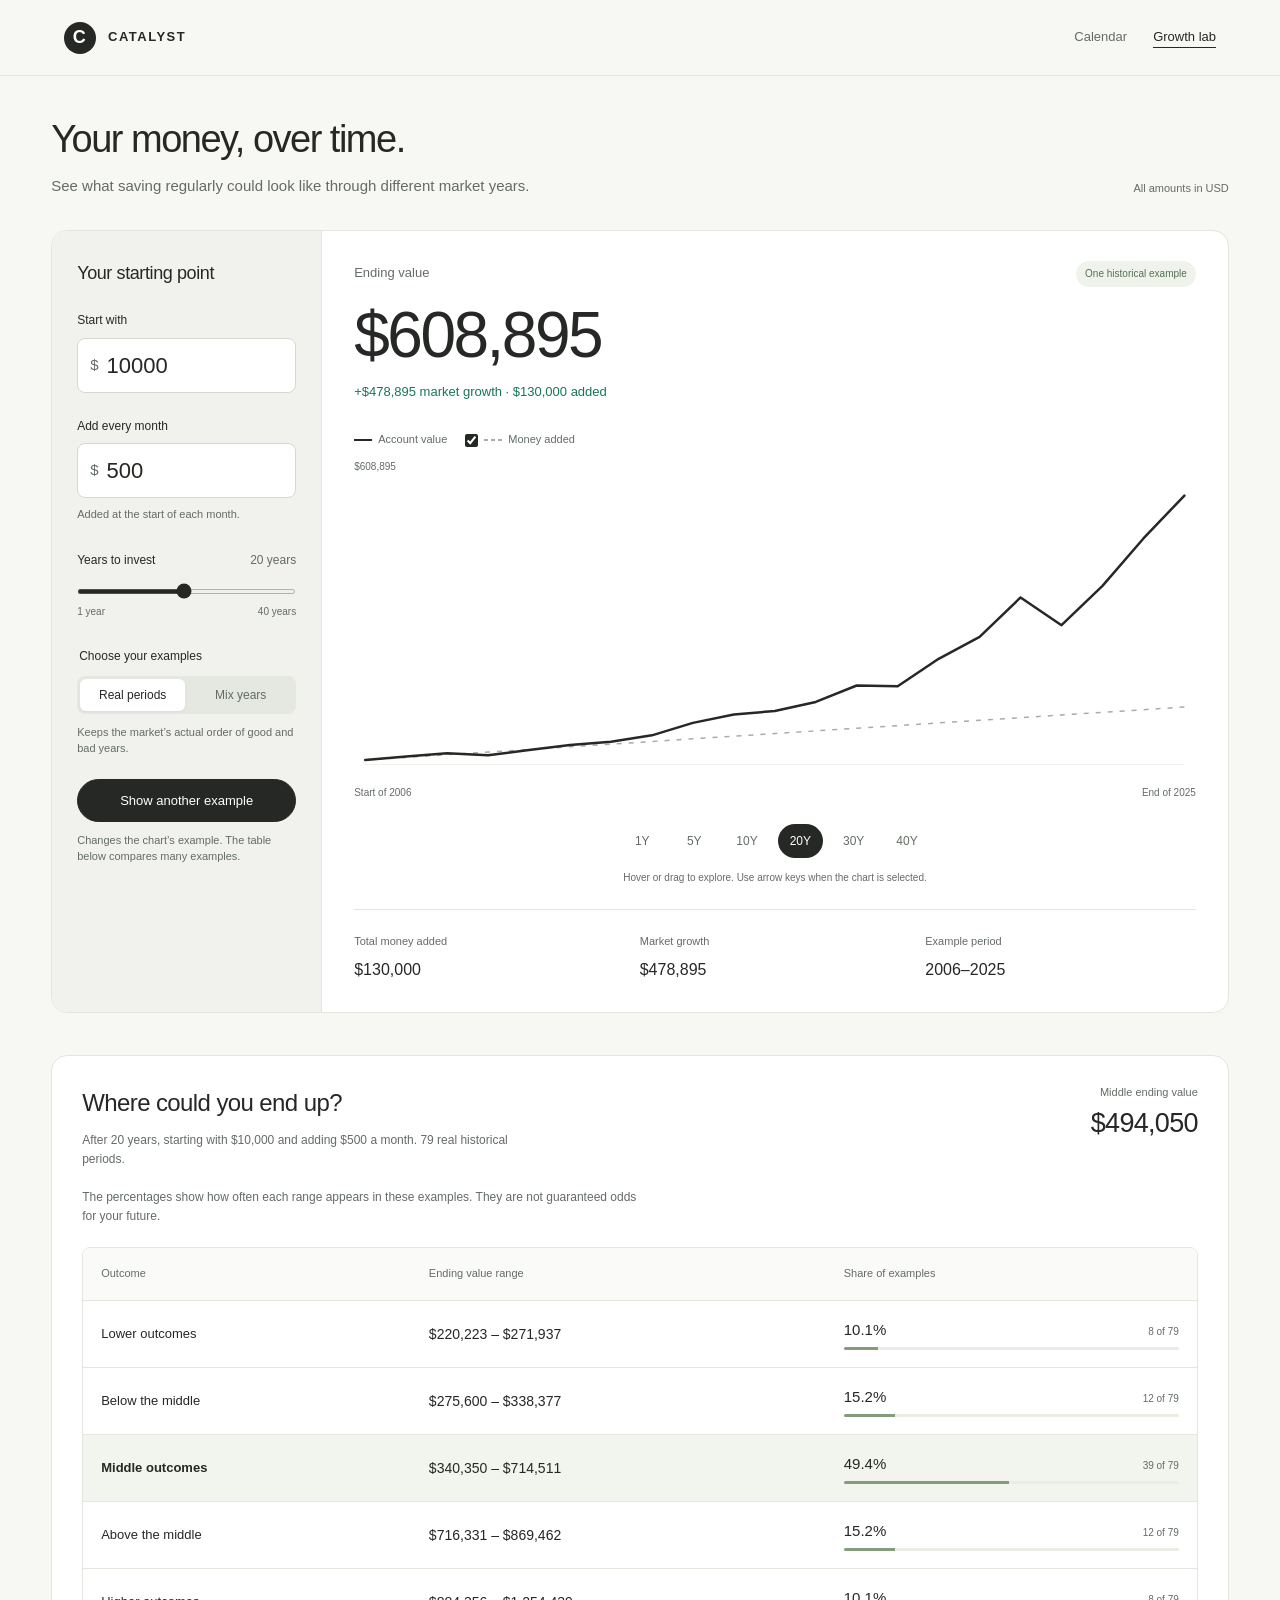
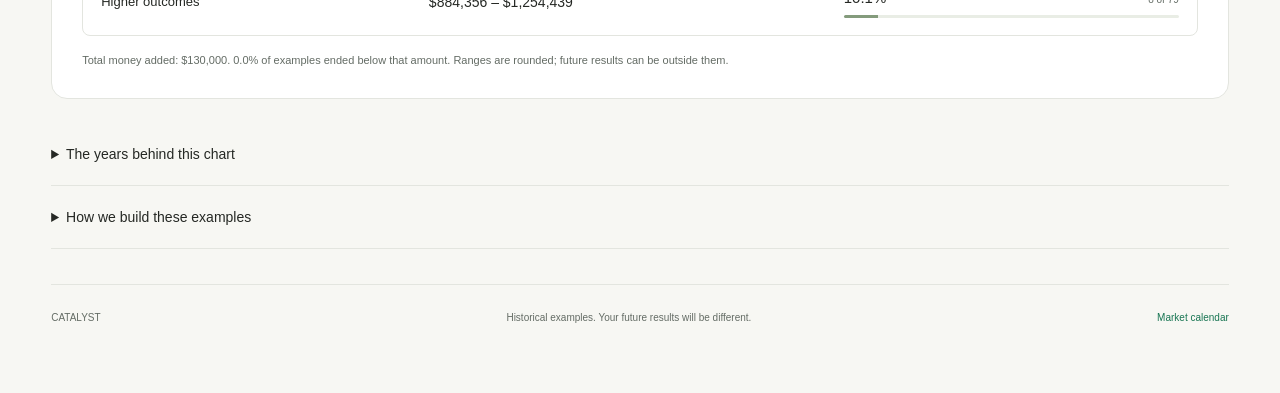
==== commit 288535d3: "Redesign growth explorer and add historical outcome ranges" ====
--- a/site/growth.html
+++ b/site/growth.html
@@ -1,8 +1,50 @@
-<!doctype html><html lang="en"><head><meta charset="utf-8"><meta name="viewport" content="width=device-width,initial-scale=1"><meta name="description" content="Explore how an investment would have grown through actual historical S&P 500 total returns."><title>Historical Growth | Catalyst</title><link rel="stylesheet" href="style.css"><link rel="stylesheet" href="growth.css"></head>
-<body><header><a class="brand" href="./"><span class="mark">C</span> CATALYST <small>HISTORICAL GROWTH</small></a><nav class="header-nav" aria-label="Site"><a href="./">Calendar</a><a class="current" href="growth.html" aria-current="page">Growth lab</a></nav></header>
-<main class="growth-page"><a class="back-link" href="./">← Back to market calendar</a><section class="growth-intro"><div><p class="eyebrow">ONE REAL MARKET PATH AT A TIME</p><h1>What would your money<br>have lived through?</h1><p>Choose your starting capital and monthly contribution. Then sample a real stretch of S&amp;P 500 history—from boom years to drawdowns and recoveries.</p></div><div class="period-stamp"><small>HISTORICAL WINDOW</small><strong id="period">—</strong><span>Total returns · dividends included</span></div></section>
-<section class="growth-workbench" aria-label="Historical growth simulator"><form class="growth-controls" onsubmit="return false"><h2>Set the experiment</h2><label for="capital">Starting capital <span>USD</span></label><div class="money-input"><span>$</span><input id="capital" type="number" min="0" step="100" value="10000" inputmode="decimal"></div><label for="monthly">Add money every month <span>USD</span></label><div class="money-input"><span>$</span><input id="monthly" type="number" min="0" step="25" value="500" inputmode="decimal" aria-describedby="monthly-help"></div><p class="input-help" id="monthly-help">This amount is added once each month.</p><div class="range-head"><label for="years">Number of years</label><output id="years-value" for="years">20 years</output></div><input class="year-range" id="years" type="range" min="1" max="40" value="20"><div class="range-ends"><span>1</span><span>40</span></div><button class="primary-button" id="random-period" type="button">Draw another historical period</button><p class="control-note">Each draw selects a contiguous period that fits the chosen length. It does not rearrange good and bad years.</p></form>
-<div class="growth-results"><div class="result-lead"><div><small>ENDING VALUE</small><strong id="ending-value">—</strong></div><p>Based on the selected historical period, before fees, taxes, and inflation.</p></div><div class="result-metrics"><div><small>Total contributed</small><strong id="contributed">—</strong></div><div><small>Market growth</small><strong id="market-gain">—</strong></div><div><small>Value / contributions annualized*</small><strong id="growth-rate">—</strong></div></div><figure class="growth-chart"><div class="chart-topline"><span class="chart-scale" id="chart-max">—</span><div class="chart-legend"><span><i class="value-key"></i>Account value</span><span><i class="contribution-key"></i>Money added</span></div></div><svg id="growth-chart-svg" viewBox="0 0 900 330" role="img" aria-labelledby="chart-title chart-desc" preserveAspectRatio="none" tabindex="0"><title id="chart-title">Investment balance by year</title><desc id="chart-desc">Drag, hover, or use arrow keys to see the account balance and total contributions at each year.</desc><defs><linearGradient id="chart-fill" x1="0" y1="0" x2="0" y2="1"><stop offset="0" stop-color="#8ce6c6" stop-opacity=".28"/><stop offset="1" stop-color="#8ce6c6" stop-opacity="0"/></linearGradient></defs><path id="area-line" fill="url(#chart-fill)"/><path id="contribution-line" fill="none" stroke="#91a4b1" stroke-width="2" stroke-dasharray="6 7" vector-effect="non-scaling-stroke"/><path id="growth-line" fill="none" stroke="#8ce6c6" stroke-width="4" vector-effect="non-scaling-stroke"/><line id="chart-guide" hidden stroke="#8ce6c6" stroke-opacity=".55" stroke-dasharray="5 5"/><circle id="chart-dot" hidden r="6" fill="#8ce6c6" stroke="#0b1116" stroke-width="3" vector-effect="non-scaling-stroke"/></svg><div class="chart-tooltip" id="chart-tooltip" hidden><span id="tooltip-time">—</span><strong id="tooltip-balance">—</strong><small id="tooltip-contributed">—</small></div><div class="chart-readout" id="chart-readout" aria-live="polite"><strong>Drag along the chart</strong><span>See your account value and money added at each year.</span></div><figcaption><span id="chart-start">—</span><span id="chart-end">—</span></figcaption></figure></div></section>
-<section class="returns-section"><div class="section-head"><div><h2>The years behind the line</h2><p>Actual calendar-year S&amp;P 500 total returns, with dividends included.</p></div><a href="https://pages.stern.nyu.edu/adamodar/New_Home_Page/datafile/histretSPX.html" target="_blank" rel="noopener noreferrer">NYU Stern source ↗</a></div><div class="table-wrap"><table><thead><tr><th>Year</th><th>Total return</th><th>End-of-year balance</th></tr></thead><tbody id="return-rows"></tbody></table></div></section>
-<aside class="method-note"><h2>How this estimate works</h2><p>Because the source provides annual—not monthly—returns, each annual return is converted to an equivalent monthly compounded rate. Your contribution is added at the start of each simulated month. Dividends are treated as reinvested. The chart is nominal and excludes fund fees, trading costs, taxes, and inflation.</p><p><strong>*The annualized figure is a simple comparison of ending value with total dollars contributed.</strong> Because contributions arrive over time, it is not a personal investment return (IRR). Historical sequences are examples, not forecasts.</p></aside>
-<footer>CATALYST <span>Historical research, not an investment forecast or recommendation.</span><a href="./">Open calendar</a></footer></main><script src="growth-tools.js"></script><script src="growth.js"></script></body></html>
+<!doctype html>
+<html lang="en">
+<head><meta charset="utf-8"><meta name="viewport" content="width=device-width,initial-scale=1"><meta name="description" content="Explore investment growth and ending-value ranges using historical S&P returns."><title>Growth lab | Catalyst</title><link rel="stylesheet" href="style.css"><link rel="stylesheet" href="growth.css"></head>
+<body class="growth-lab">
+<header><a class="brand" href="./"><span class="mark">C</span> CATALYST</a><nav class="header-nav" aria-label="Site"><a href="./">Calendar</a><a href="growth.html" aria-current="page">Growth lab</a></nav></header>
+<main class="growth-page">
+ <section class="growth-intro"><div><h1>Your money, over time.</h1><p>See what saving regularly could look like through different market years.</p></div><span class="currency-note">All amounts in USD</span></section>
+ <section class="growth-workbench" aria-label="Historical growth simulator">
+  <form class="growth-controls" onsubmit="return false">
+   <h2>Your starting point</h2>
+   <label for="capital">Start with</label><div class="money-input"><span>$</span><input id="capital" type="number" min="0" step="100" value="10000" inputmode="decimal" aria-describedby="input-error"></div>
+   <label for="monthly">Add every month</label><div class="money-input"><span>$</span><input id="monthly" type="number" min="0" step="25" value="500" inputmode="decimal" aria-describedby="monthly-help input-error"></div><p class="input-help" id="monthly-help">Added at the start of each month.</p>
+   <div class="range-head"><label for="years">Years to invest</label><output id="years-value" for="years">20 years</output></div><input class="year-range" id="years" type="range" min="1" max="40" value="20"><div class="range-ends"><span>1 year</span><span>40 years</span></div>
+   <fieldset class="sample-mode"><legend>Choose your examples</legend><div class="mode-switch"><button type="button" data-sample-mode="consecutive" aria-pressed="true">Real periods</button><button type="button" data-sample-mode="random" aria-pressed="false">Mix years</button></div><p id="mode-explanation">Keeps the market’s actual order of good and bad years.</p></fieldset>
+   <button class="primary-button" id="random-period" type="button">Show another example</button><p class="control-note">Changes the chart’s example. The table below compares many examples.</p><p id="input-error" role="alert" hidden></p>
+  </form>
+  <div class="growth-results">
+   <div class="result-top"><span id="balance-label">Ending value</span><span class="example-badge">One historical example</span></div>
+   <div class="result-lead"><strong id="ending-value">—</strong><p id="value-context">Move across the line to explore.</p></div>
+   <div class="chart-legend"><span><i class="value-key"></i>Account value</span><label><input id="show-contributions" type="checkbox" checked><i class="contribution-key"></i>Money added</label></div>
+   <figure class="growth-chart">
+    <div class="chart-canvas" id="chart-canvas">
+     <span id="chart-max" class="chart-scale">—</span>
+     <svg id="growth-chart-svg" viewBox="0 0 900 330" role="slider" tabindex="0" aria-label="Explore account value by year" aria-describedby="chart-help" aria-valuemin="0" aria-valuemax="20" aria-valuenow="20" preserveAspectRatio="none">
+      <title>Account value and money added</title>
+      <line x1="12" x2="888" y1="318" y2="318" class="chart-baseline"/>
+      <path id="contribution-line" class="contribution-line" fill="none" vector-effect="non-scaling-stroke"/>
+      <path id="growth-line" class="value-line" fill="none" vector-effect="non-scaling-stroke"/>
+      <line id="chart-guide" x1="12" x2="12" y1="12" y2="318" class="chart-guide" hidden/>
+      <circle id="chart-dot" r="5" class="chart-dot" hidden/>
+     </svg>
+     <div id="chart-tooltip" class="chart-tooltip" hidden><span id="tooltip-time"></span><strong id="tooltip-balance"></strong><small id="tooltip-contributed"></small></div>
+    </div>
+    <figcaption><span id="chart-start">—</span><span id="chart-end">—</span></figcaption>
+   </figure>
+   <div class="horizon-bar" role="group" aria-label="Years to invest"><button type="button" data-years="1" aria-pressed="false">1Y</button><button type="button" data-years="5" aria-pressed="false">5Y</button><button type="button" data-years="10" aria-pressed="false">10Y</button><button type="button" data-years="20" aria-pressed="true">20Y</button><button type="button" data-years="30" aria-pressed="false">30Y</button><button type="button" data-years="40" aria-pressed="false">40Y</button></div>
+   <p id="chart-help" class="chart-help">Hover or drag to explore. Use arrow keys when the chart is selected.</p>
+   <div class="result-metrics"><div><span>Total money added</span><strong id="contributed">—</strong></div><div><span>Market growth</span><strong id="market-gain">—</strong></div><div><span>Example period</span><strong id="period">—</strong></div></div>
+  </div>
+ </section>
+ <section class="outcomes-section" aria-labelledby="outcomes-heading">
+  <div class="section-head"><div><h2 id="outcomes-heading">Where could you end up?</h2><p id="outcomes-context">Comparing historical examples…</p></div><div class="median-summary"><span>Middle ending value</span><strong id="outcomes-median">—</strong></div></div>
+  <p class="outcomes-explanation">The percentages show how often each range appears in these examples. They are not guaranteed odds for your future.</p>
+  <div class="table-wrap"><table class="outcomes-table"><caption class="sr-only">Ending-value ranges and their share of the historical examples</caption><thead><tr><th scope="col">Outcome</th><th scope="col">Ending value range</th><th scope="col">Share of examples</th></tr></thead><tbody id="outcome-rows"></tbody></table></div>
+  <p id="outcomes-footnote" class="outcomes-footnote" aria-live="polite"></p>
+ </section>
+ <details class="returns-section"><summary>The years behind this chart</summary><p>Historical annual S&amp;P returns, including dividends. <a href="https://pages.stern.nyu.edu/adamodar/New_Home_Page/datafile/histretSPX.html" target="_blank" rel="noopener noreferrer">View NYU Stern data</a></p><div class="table-wrap"><table><thead><tr><th scope="col">Year / draw</th><th scope="col">Market return</th><th scope="col">Ending balance</th></tr></thead><tbody id="return-rows"></tbody></table></div></details>
+ <details class="method-note"><summary>How we build these examples</summary><p>Real periods uses every available consecutive period of your chosen length in the 1928–2025 return data. Those periods overlap and are not independent. Mix years uses 5,000 repeatable random sequences, choosing unique years within each sequence. Mixing years removes the market’s original sequence and can understate prolonged bad markets.</p><p>The table groups ending balances around the 10th, 25th, 75th and 90th percentiles. Each example goes into exactly one group; tied amounts stay together. Percentages are counted from the examples, so they can differ from 10%, 15%, 50%, 15%, 10%. Empty groups are omitted. Amounts are rounded to whole dollars.</p><p>Annual returns are converted to an equivalent monthly rate. Contributions enter at the start of each month; dividends are reinvested. The chart shows annual points, not actual monthly market moves. These are nominal dollars before fees, taxes and inflation. Future results can fall outside every range shown. <a href="https://www.investor.gov/introduction-investing/general-resources/news-alerts/alerts-bulletins/investor-bulletins-47" target="_blank" rel="noopener noreferrer">Understanding historical performance</a></p></details>
+ <footer>CATALYST <span>Historical examples. Your future results will be different.</span><a href="./">Market calendar</a></footer>
+</main><script src="growth-tools.js"></script><script src="growth.js"></script></body></html>
--- a/site/growth.css
+++ b/site/growth.css
@@ -1,7 +1,33 @@
-.header-nav{display:flex;gap:20px;align-items:center}.header-nav a{color:var(--muted);font-size:12px}.header-nav .current{color:var(--ink)}
-.growth-page{max-width:1240px}.back-link{display:inline-block;color:var(--muted);font-size:12px;margin-bottom:32px}.growth-intro{display:grid;grid-template-columns:minmax(0,1fr) auto;align-items:end;gap:40px;margin-bottom:42px}.growth-intro h1{font-size:clamp(42px,6.2vw,82px);max-width:900px}.growth-intro>div>p:last-child{max-width:650px;font-size:16px}.period-stamp{min-width:230px;border-left:2px solid var(--amber);padding:10px 0 10px 22px}.period-stamp small,.period-stamp span{display:block;color:var(--muted);font-size:10px}.period-stamp strong{display:block;font-size:28px;font-weight:500;margin:4px 0}
-.growth-workbench{display:grid;grid-template-columns:310px minmax(0,1fr);border:1px solid var(--line);border-radius:12px;overflow:hidden;background:var(--panel)}.growth-controls{padding:28px;border-right:1px solid var(--line);background:#0f181e}.growth-controls h2{font-size:20px;margin-bottom:28px}.growth-controls>label,.range-head label{display:flex;justify-content:space-between;margin-top:18px}.growth-controls label span{font-size:9px}.money-input{display:flex;align-items:center;border-bottom:1px solid var(--line);color:var(--accent);font-size:22px}.money-input input{border:0;background:transparent;max-width:none;width:100%;font-size:28px;margin:0;padding:8px;color:var(--ink)}.money-input input:focus-visible{outline:0}.money-input:focus-within{border-color:var(--accent)}.input-help{font-size:10px;margin:6px 0 0}
-.range-head{display:flex;align-items:end;justify-content:space-between;margin-top:22px}.range-head label{margin:0}.range-head output{font-size:13px;color:var(--ink)}.year-range{display:block;appearance:none;width:100%;max-width:none;height:4px;padding:0;margin:18px 0 0;border:0;background:var(--line);accent-color:var(--accent)}.year-range::-webkit-slider-thumb{appearance:none;width:18px;height:18px;border-radius:50%;background:var(--accent);border:4px solid var(--bg);box-shadow:0 0 0 1px var(--accent)}.range-ends{display:flex;justify-content:space-between;color:var(--muted);font-size:10px;margin-top:7px}.primary-button{width:100%;margin-top:28px;padding:13px 16px;border:0;border-radius:6px;background:var(--accent);color:var(--bg);font:600 12px/1.2 inherit;cursor:pointer}.primary-button:hover{filter:brightness(1.07)}.control-note{font-size:10px;line-height:1.5;margin-bottom:0}
-.growth-results{padding:28px 32px 22px;min-width:0}.result-lead{display:flex;justify-content:space-between;align-items:end;gap:25px}.result-lead small,.result-metrics small{display:block;color:var(--muted);font-size:10px}.result-lead strong{font-size:clamp(38px,5vw,68px);font-weight:500;letter-spacing:-2px}.result-lead p{max-width:260px;font-size:11px;text-align:right;margin:0 0 10px}.result-metrics{display:grid;grid-template-columns:repeat(3,1fr);gap:1px;margin:25px 0;background:var(--line);border:1px solid var(--line)}.result-metrics div{padding:14px;background:var(--panel)}.result-metrics strong{font-size:17px;font-weight:500}
-.growth-chart{position:relative;margin:5px 0 0}.chart-topline{display:flex;align-items:center;justify-content:space-between;gap:16px;min-height:22px}.growth-chart svg{display:block;width:100%;height:300px;border-bottom:1px solid var(--line);overflow:visible;touch-action:none;cursor:crosshair}.growth-chart svg:focus-visible{outline:2px solid var(--accent);outline-offset:5px}.growth-chart figcaption{display:flex;justify-content:space-between;color:var(--muted);font-size:10px;margin-top:8px}.chart-scale{color:var(--muted);font-size:9px}.chart-legend{display:flex;gap:13px;color:var(--muted);font-size:10px}.chart-legend span{display:flex;align-items:center;gap:5px}.chart-legend i{display:inline-block;width:16px;height:2px}.value-key{background:var(--accent)}.contribution-key{background:repeating-linear-gradient(90deg,var(--muted) 0 5px,transparent 5px 9px)}.chart-tooltip{position:absolute;z-index:1;min-width:135px;padding:9px 11px;border:1px solid #4e6a66;border-radius:7px;background:#15241f;color:var(--ink);pointer-events:none;transform:translate(-50%,-115%);box-shadow:0 8px 24px #0008;font-size:11px}.chart-tooltip span,.chart-tooltip strong,.chart-tooltip small{display:block}.chart-tooltip span,.chart-tooltip small{color:var(--muted);font-size:10px}.chart-tooltip strong{font-size:17px;font-weight:500;margin:2px 0}.chart-readout{min-height:44px;margin-top:12px;padding:10px 12px;border:1px solid var(--line);border-radius:6px;background:var(--bg);font-size:12px}.chart-readout strong,.chart-readout span{display:block}.chart-readout span{color:var(--muted);font-size:11px;margin-top:2px}.returns-section{margin-top:60px}.returns-section .positive{color:var(--accent)}.returns-section .negative{color:#ef8f83}.method-note{margin-top:35px;padding:24px 28px;border-left:2px solid var(--amber);background:var(--panel)}.method-note h2{font-size:18px}.method-note p{font-size:12px;margin-bottom:8px}.method-note strong{color:var(--ink)}
-@media(max-width:860px){.growth-intro{grid-template-columns:1fr}.period-stamp{justify-self:start}.growth-workbench{grid-template-columns:1fr}.growth-controls{border-right:0;border-bottom:1px solid var(--line)}.result-lead{align-items:start;flex-direction:column}.result-lead p{text-align:left}.growth-chart svg{height:240px}}@media(max-width:600px){.header-nav{gap:12px}.header-nav a{font-size:11px}.header-nav a:last-child{display:none}.growth-page{padding-top:24px}.growth-intro{gap:18px}.growth-intro h1{font-size:40px}.growth-results{padding:22px 18px}.result-metrics{grid-template-columns:1fr}.growth-chart svg{height:190px}.chart-topline{align-items:start;flex-direction:column;gap:4px}.chart-legend{font-size:9px}.chart-tooltip{min-width:122px;padding:7px 9px}.returns-section .section-head a{align-self:flex-start}.result-lead strong{font-size:42px}}
+.growth-lab{color-scheme:light;--bg:#f7f7f3;--panel:#fff;--line:#e3e5df;--muted:#646c65;--ink:#252824;--accent:#197653;--amber:#825b22;background:var(--bg);color:var(--ink);font-family:Arial,Helvetica,sans-serif}
+.growth-lab header{height:76px;background:var(--bg);border-bottom:1px solid var(--line)}
+.growth-lab .brand{font-size:13px;letter-spacing:1.5px}.growth-lab .mark{background:var(--ink);color:#fff;border-radius:50%;font-size:18px}
+.header-nav{display:flex;gap:26px}.header-nav a{font-size:13px;color:var(--muted)}.header-nav a[aria-current]{color:var(--ink);border-bottom:1px solid var(--ink)}
+.growth-page{max-width:1280px;padding:42px 4vw}
+.growth-intro{display:flex;align-items:end;justify-content:space-between;gap:24px;margin-bottom:32px}
+.growth-intro h1{font-size:38px;font-weight:500;letter-spacing:-1.5px;line-height:1.15;margin:0 0 12px}.growth-intro p{font-size:15px;max-width:65ch;margin:0}.currency-note{font-size:11px;color:var(--muted);white-space:nowrap}
+.growth-workbench{display:grid;grid-template-columns:270px minmax(0,1fr);border:1px solid var(--line);border-radius:16px;background:var(--panel)}
+.growth-controls{padding:28px 25px;border-right:1px solid var(--line);background:#f1f2ed;border-radius:16px 0 0 16px}
+.growth-controls h2{font-size:18px;letter-spacing:-.4px;margin:0 0 24px}.growth-controls>label{display:block;margin-top:24px;font-size:12px;color:var(--ink)}
+.money-input{display:flex;align-items:center;gap:8px;margin-top:7px;background:#fff;border:1px solid #d5d9d1;border-radius:8px;padding:8px 12px;color:var(--muted)}
+.money-input input{width:100%;min-width:0;max-width:none;margin:0;padding:2px 0;border:0;background:transparent;color:var(--ink);font:22px/1.5 Arial,sans-serif}.money-input:focus-within{outline:2px solid var(--accent);outline-offset:2px}.money-input input:focus-visible{outline:0}
+.input-help{font-size:11px;margin:8px 0 0}.range-head{display:flex;justify-content:space-between;align-items:center;margin-top:28px;font-size:12px}.range-head label{font-size:12px;color:var(--ink)}.range-head output{color:var(--muted)}
+.year-range{max-width:none;width:100%;height:5px;padding:0;margin:18px 0 10px;accent-color:var(--ink);border:0;background:var(--line)}.range-ends{display:flex;justify-content:space-between;font-size:10px;color:var(--muted)}
+.sample-mode{border:0;margin:27px 0 0;padding:0;min-width:0}.sample-mode legend{font-size:12px;margin-bottom:10px}.mode-switch{display:flex;padding:3px;background:#e5e8e0;border-radius:8px;gap:3px}.mode-switch button{flex:1;padding:9px 5px;font:12px Arial,sans-serif;border:0;border-radius:6px;background:transparent;color:var(--muted);cursor:pointer}.mode-switch button[aria-pressed=true]{background:#fff;color:var(--ink);box-shadow:0 1px 3px #0000000d}
+.sample-mode p,.control-note{font-size:11px;line-height:1.5;margin:10px 0 0}.primary-button{margin-top:22px;width:100%;border:1px solid var(--ink);border-radius:24px;background:var(--ink);color:#fff;padding:13px 10px;font:13px Arial,sans-serif;cursor:pointer}.primary-button:hover{background:#42473e}#input-error{font-size:12px;color:#a13d30;margin-top:14px}
+.growth-results{padding:30px 32px;min-width:0}.result-top{display:flex;align-items:center;justify-content:space-between;gap:12px;color:var(--muted);font-size:13px;min-height:25px}.example-badge{font-size:10px;background:#f0f3ec;color:#557052;padding:5px 9px;border-radius:20px}
+.result-lead{margin:10px 0 28px}.result-lead>strong{display:block;font-size:clamp(34px,5.2vw,64px);font-weight:400;letter-spacing:-2.5px;font-variant-numeric:tabular-nums;line-height:1.2;overflow-wrap:anywhere}.result-lead p{color:var(--accent);font-size:13px;margin:9px 0 0;min-height:21px;font-variant-numeric:tabular-nums}.negative,.result-lead .negative{color:#a13d30}.positive{color:var(--accent)}
+.chart-legend{display:flex;gap:18px;align-items:center;font-size:11px;color:var(--muted);margin-bottom:10px}.chart-legend span,.chart-legend label{display:flex;align-items:center;gap:6px;font-size:11px}.chart-legend label{cursor:pointer}.chart-legend input{accent-color:var(--ink);width:13px;height:13px;padding:0;margin:0;display:inline-block}.chart-legend i{width:18px;height:2px}.value-key{background:var(--ink)}.contribution-key{background:repeating-linear-gradient(90deg,#a3afa2 0 4px,transparent 4px 7px)}
+.growth-chart{margin:0}.chart-canvas{position:relative;padding-top:26px}.chart-scale{position:absolute;top:0;left:0;font-size:10px;color:var(--muted)}
+.growth-chart svg{display:block;width:100%;height:290px;touch-action:pan-y;cursor:crosshair;overflow:visible}.growth-chart svg:focus-visible{outline:2px solid var(--accent);outline-offset:5px;border-radius:4px}
+.value-line{stroke:var(--ink);stroke-width:2.5;stroke-linejoin:round;stroke-linecap:round}.contribution-line{stroke:#a3afa2;stroke-width:1.5;stroke-dasharray:5 7}.chart-baseline{stroke:#f0f1ed;stroke-width:1}.chart-guide{stroke:#9aa298;stroke-width:1;vector-effect:non-scaling-stroke}.chart-dot{fill:var(--ink);stroke:#fff;stroke-width:2;vector-effect:non-scaling-stroke}
+.chart-tooltip{position:absolute;margin-top:26px;z-index:1;width:max-content;max-width:calc(100% - 8px);padding:10px 13px;border:1px solid #e0e4dc;border-radius:9px;background:#fffffff5;box-shadow:0 4px 16px #2028200d;pointer-events:none;overflow-wrap:anywhere}.chart-tooltip span,.chart-tooltip small{display:block;font-size:10px;color:var(--muted)}.chart-tooltip strong{display:block;font-size:17px;font-weight:500;font-variant-numeric:tabular-nums;margin:2px 0}
+.growth-chart figcaption{display:flex;justify-content:space-between;color:var(--muted);font-size:10px;margin-top:10px}
+.horizon-bar{display:flex;justify-content:center;gap:8px;margin:23px 0 12px}.horizon-bar button{border:0;border-radius:22px;background:transparent;color:var(--muted);min-width:44px;padding:10px 12px;font:12px Arial,sans-serif;cursor:pointer;transition:background .15s ease}.horizon-bar button:hover{background:#f1f3ed}.horizon-bar button[aria-pressed=true]{background:var(--ink);color:#fff}.chart-help{text-align:center;font-size:10px;margin:0;color:var(--muted)}
+.result-metrics{display:grid;grid-template-columns:repeat(3,minmax(0,1fr));gap:15px;border-top:1px solid var(--line);padding-top:23px;margin-top:23px}.result-metrics span{display:block;font-size:11px;color:var(--muted);margin-bottom:6px}.result-metrics strong{font-size:16px;font-weight:500;font-variant-numeric:tabular-nums;overflow-wrap:anywhere}
+.outcomes-section{margin-top:42px;background:#fff;border:1px solid var(--line);border-radius:16px;padding:28px 30px}.outcomes-section .section-head{margin:0 0 14px;align-items:start}.outcomes-section h2{font-size:24px}.outcomes-section .section-head p{font-size:12px;max-width:65ch;margin-top:8px}.median-summary{flex-shrink:0;text-align:right}.median-summary span{display:block;color:var(--muted);font-size:11px}.median-summary strong{display:block;font-size:27px;font-weight:400;letter-spacing:-.7px;font-variant-numeric:tabular-nums}.outcomes-explanation{font-size:12px;max-width:85ch;margin:0 0 21px}
+.outcomes-table th{font-size:11px;letter-spacing:0;text-transform:none;font-weight:500;background:#fafbf8}.outcomes-table th,.outcomes-table td{padding:17px 18px}.outcomes-table tbody th{background:transparent;border-top:1px solid var(--line);font-size:13px;color:var(--ink)}.outcomes-table td{font-size:14px;font-variant-numeric:tabular-nums}.outcomes-table .middle-outcome{background:#f1f5ed}.outcomes-table .middle-outcome th{font-weight:600}.frequency{display:grid;grid-template-columns:auto 1fr;gap:5px 12px;min-width:125px;align-items:baseline}.frequency strong{font-size:15px;font-weight:500}.frequency span{font-size:10px;color:var(--muted);text-align:right}.frequency i{grid-column:1/-1;display:block;width:100%;height:3px;background:linear-gradient(to right,#849b7c var(--share),#e9ede5 var(--share));border-radius:2px}.outcomes-footnote{font-size:11px;margin:16px 0 0;color:var(--muted)}
+.returns-section,.method-note{border-bottom:1px solid var(--line);padding:20px 0;margin:0}.returns-section{margin-top:24px}.returns-section summary,.method-note summary{font-size:14px;cursor:pointer;color:var(--ink)}.returns-section p,.method-note p{max-width:80ch;font-size:12px;margin:16px 0}.growth-lab summary:focus-visible{outline:2px solid var(--accent);outline-offset:4px}.growth-lab footer{margin-top:35px}.growth-lab footer span{max-width:none}
+@media(max-width:900px){.growth-workbench{grid-template-columns:230px minmax(0,1fr)}.growth-controls{padding:24px 18px}.growth-results{padding:26px 24px}.horizon-bar{gap:2px}.outcomes-section{padding:24px}.result-lead>strong{font-size:44px}}
+@media(max-width:760px){.growth-page{padding:28px 5vw}.growth-intro{align-items:start;flex-direction:column;gap:12px;margin-bottom:24px}.growth-intro h1{font-size:31px;letter-spacing:-1px}.growth-intro p{font-size:14px}.growth-workbench{grid-template-columns:minmax(0,1fr)}.growth-controls{border:0;border-bottom:1px solid var(--line);border-radius:16px 16px 0 0;padding:24px}.growth-results{padding:26px 22px}.result-lead>strong{font-size:48px}.growth-chart svg{height:235px}.outcomes-section{padding:22px 18px}.outcomes-section .section-head{gap:16px}.median-summary{text-align:left}.outcomes-table th,.outcomes-table td{padding:13px 10px}.outcomes-table td{font-size:12px}.outcomes-table tbody th{font-size:11px}.frequency{min-width:92px;grid-template-columns:1fr;gap:3px}.frequency span{text-align:left}.outcomes-explanation{font-size:11px}.result-metrics{gap:10px}.result-metrics strong{font-size:14px}}
+@media(max-width:380px){.growth-results{padding:22px 16px}.result-lead>strong{font-size:40px}.horizon-bar{gap:0}.horizon-bar button{min-width:39px;padding:10px 8px}.example-badge{font-size:9px}.result-top{font-size:12px}}
+@media(prefers-reduced-motion:reduce){.horizon-bar button{transition:none}}
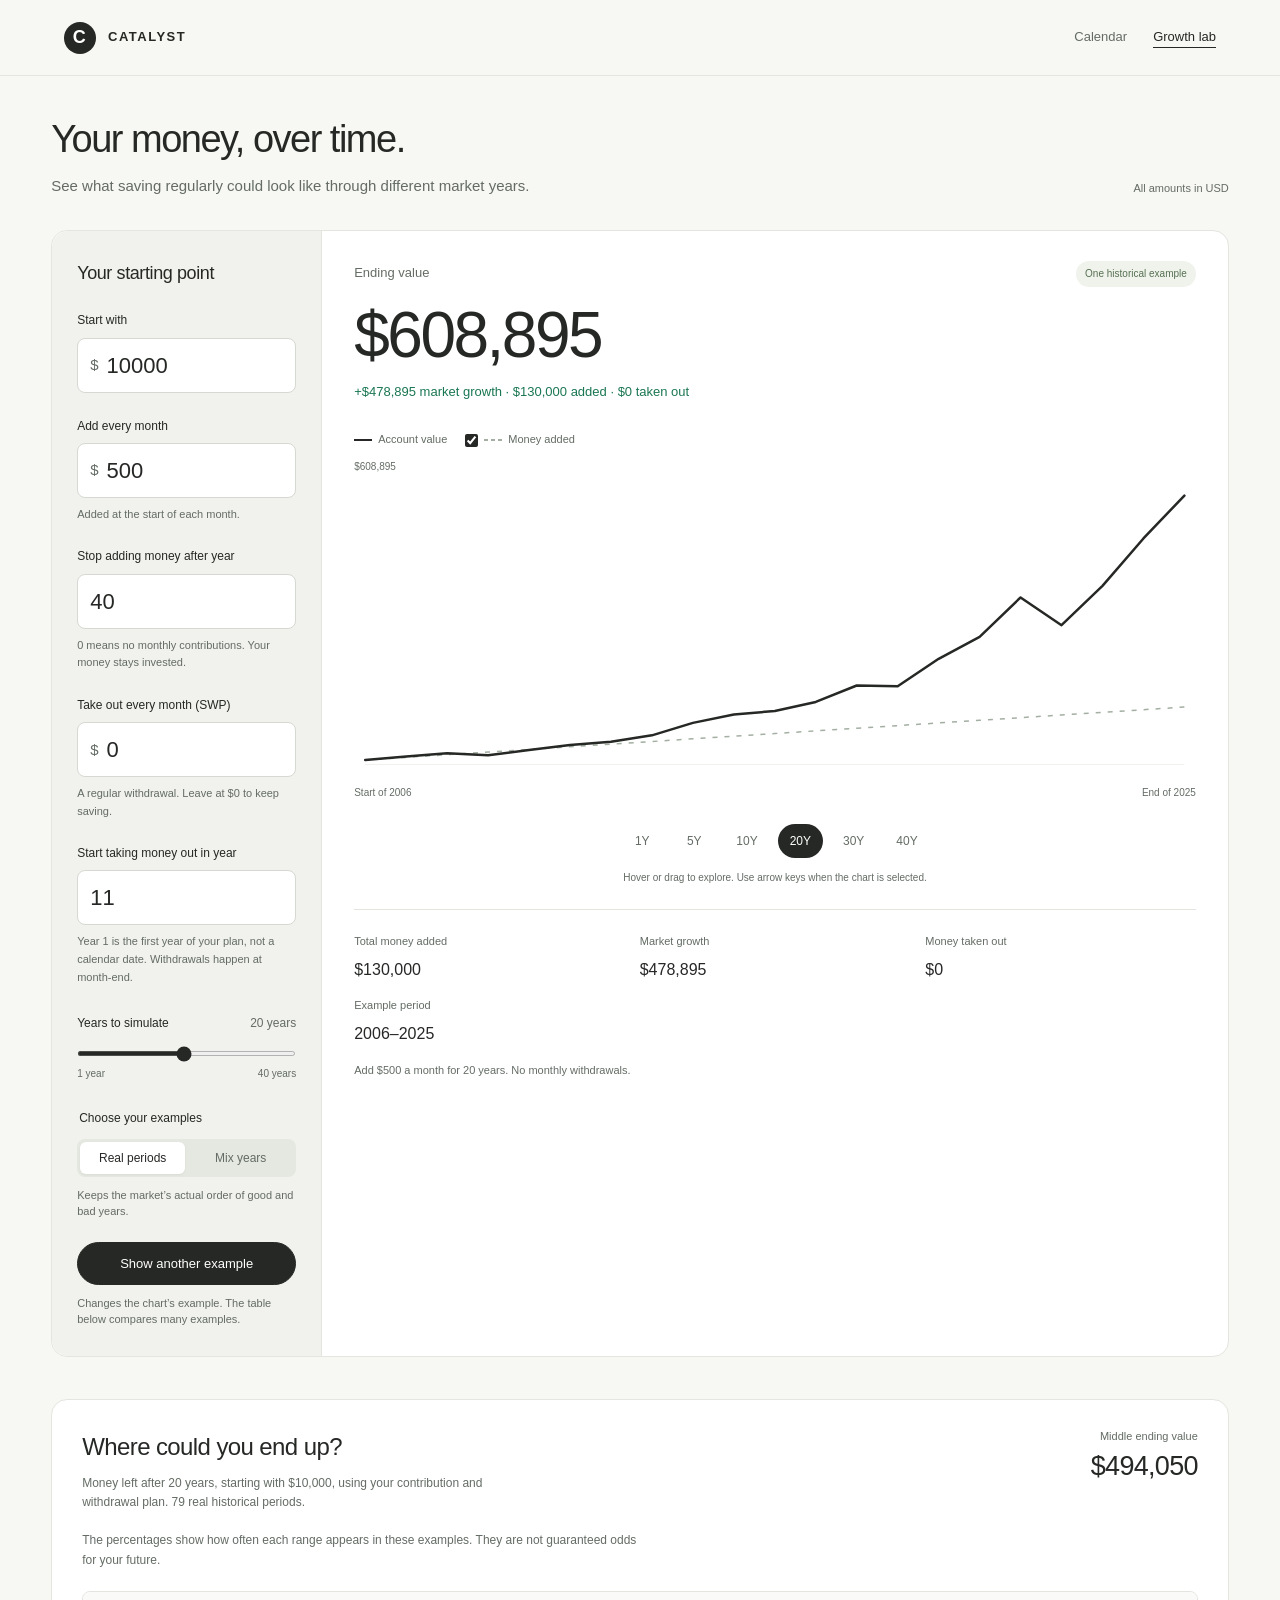
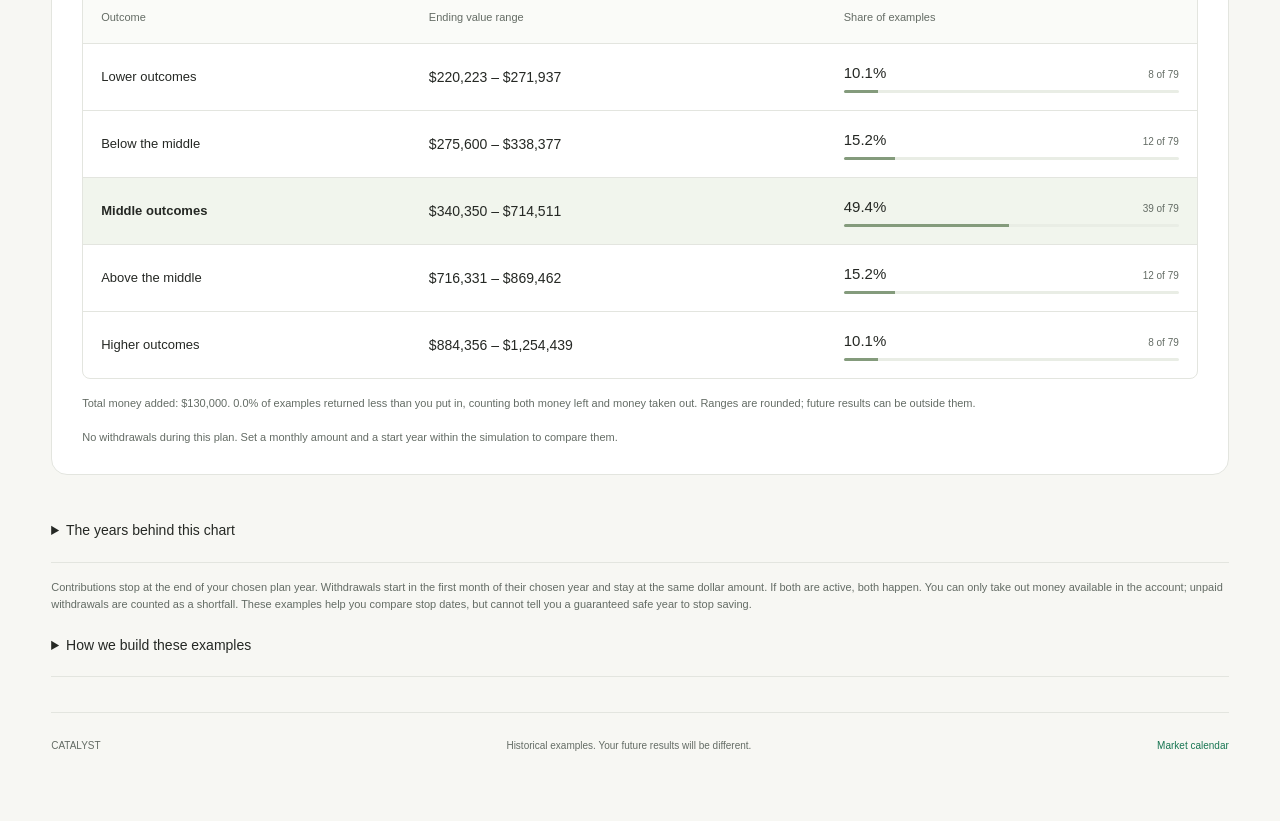
==== commit 7b15f3bb: "Add scheduled withdrawals and contribution stop year" ====
--- a/site/growth.html
+++ b/site/growth.html
@@ -10,7 +10,10 @@
    <h2>Your starting point</h2>
    <label for="capital">Start with</label><div class="money-input"><span>$</span><input id="capital" type="number" min="0" step="100" value="10000" inputmode="decimal" aria-describedby="input-error"></div>
    <label for="monthly">Add every month</label><div class="money-input"><span>$</span><input id="monthly" type="number" min="0" step="25" value="500" inputmode="decimal" aria-describedby="monthly-help input-error"></div><p class="input-help" id="monthly-help">Added at the start of each month.</p>
-   <div class="range-head"><label for="years">Years to invest</label><output id="years-value" for="years">20 years</output></div><input class="year-range" id="years" type="range" min="1" max="40" value="20"><div class="range-ends"><span>1 year</span><span>40 years</span></div>
+   <label for="stop-after">Stop adding money after year</label><div class="money-input"><input id="stop-after" type="number" min="0" max="40" step="1" value="40" aria-describedby="stop-help input-error"></div><p class="input-help" id="stop-help">0 means no monthly contributions. Your money stays invested.</p>
+   <label for="withdrawal">Take out every month (SWP)</label><div class="money-input"><span>$</span><input id="withdrawal" type="number" min="0" step="25" value="0" inputmode="decimal" aria-describedby="withdraw-help input-error"></div><p class="input-help" id="withdraw-help">A regular withdrawal. Leave at $0 to keep saving.</p>
+   <label for="withdraw-from">Start taking money out in year</label><div class="money-input"><input id="withdraw-from" type="number" min="1" max="40" step="1" value="11" aria-describedby="plan-help input-error"></div><p class="input-help" id="plan-help">Year 1 is the first year of your plan, not a calendar date. Withdrawals happen at month-end.</p>
+   <div class="range-head"><label for="years">Years to simulate</label><output id="years-value" for="years">20 years</output></div><input class="year-range" id="years" type="range" min="1" max="40" value="20"><div class="range-ends"><span>1 year</span><span>40 years</span></div>
    <fieldset class="sample-mode"><legend>Choose your examples</legend><div class="mode-switch"><button type="button" data-sample-mode="consecutive" aria-pressed="true">Real periods</button><button type="button" data-sample-mode="random" aria-pressed="false">Mix years</button></div><p id="mode-explanation">Keeps the market’s actual order of good and bad years.</p></fieldset>
    <button class="primary-button" id="random-period" type="button">Show another example</button><p class="control-note">Changes the chart’s example. The table below compares many examples.</p><p id="input-error" role="alert" hidden></p>
   </form>
@@ -35,16 +38,18 @@
    </figure>
    <div class="horizon-bar" role="group" aria-label="Years to invest"><button type="button" data-years="1" aria-pressed="false">1Y</button><button type="button" data-years="5" aria-pressed="false">5Y</button><button type="button" data-years="10" aria-pressed="false">10Y</button><button type="button" data-years="20" aria-pressed="true">20Y</button><button type="button" data-years="30" aria-pressed="false">30Y</button><button type="button" data-years="40" aria-pressed="false">40Y</button></div>
    <p id="chart-help" class="chart-help">Hover or drag to explore. Use arrow keys when the chart is selected.</p>
-   <div class="result-metrics"><div><span>Total money added</span><strong id="contributed">—</strong></div><div><span>Market growth</span><strong id="market-gain">—</strong></div><div><span>Example period</span><strong id="period">—</strong></div></div>
+   <div class="result-metrics"><div><span>Total money added</span><strong id="contributed">—</strong></div><div><span>Market growth</span><strong id="market-gain">—</strong></div><div><span>Money taken out</span><strong id="withdrawn">—</strong></div><div><span>Example period</span><strong id="period">—</strong></div></div>
+   <p id="plan-summary" class="outcomes-footnote"></p><p id="withdrawal-status" class="outcomes-footnote" aria-live="polite"></p>
   </div>
  </section>
  <section class="outcomes-section" aria-labelledby="outcomes-heading">
   <div class="section-head"><div><h2 id="outcomes-heading">Where could you end up?</h2><p id="outcomes-context">Comparing historical examples…</p></div><div class="median-summary"><span>Middle ending value</span><strong id="outcomes-median">—</strong></div></div>
   <p class="outcomes-explanation">The percentages show how often each range appears in these examples. They are not guaranteed odds for your future.</p>
   <div class="table-wrap"><table class="outcomes-table"><caption class="sr-only">Ending-value ranges and their share of the historical examples</caption><thead><tr><th scope="col">Outcome</th><th scope="col">Ending value range</th><th scope="col">Share of examples</th></tr></thead><tbody id="outcome-rows"></tbody></table></div>
-  <p id="outcomes-footnote" class="outcomes-footnote" aria-live="polite"></p>
+  <p id="outcomes-footnote" class="outcomes-footnote" aria-live="polite"></p><p id="withdrawal-outcomes" class="outcomes-footnote"></p>
  </section>
- <details class="returns-section"><summary>The years behind this chart</summary><p>Historical annual S&amp;P returns, including dividends. <a href="https://pages.stern.nyu.edu/adamodar/New_Home_Page/datafile/histretSPX.html" target="_blank" rel="noopener noreferrer">View NYU Stern data</a></p><div class="table-wrap"><table><thead><tr><th scope="col">Year / draw</th><th scope="col">Market return</th><th scope="col">Ending balance</th></tr></thead><tbody id="return-rows"></tbody></table></div></details>
+ <details class="returns-section"><summary>The years behind this chart</summary><p>Historical annual S&amp;P returns, including dividends. <a href="https://pages.stern.nyu.edu/adamodar/New_Home_Page/datafile/histretSPX.html" target="_blank" rel="noopener noreferrer">View NYU Stern data</a></p><div class="table-wrap"><table><thead><tr><th scope="col">Plan year / market year</th><th scope="col">Market return</th><th scope="col">Ending balance</th><th scope="col">Taken out so far</th></tr></thead><tbody id="return-rows"></tbody></table></div></details>
+ <p class="outcomes-footnote">Contributions stop at the end of your chosen plan year. Withdrawals start in the first month of their chosen year and stay at the same dollar amount. If both are active, both happen. You can only take out money available in the account; unpaid withdrawals are counted as a shortfall. These examples help you compare stop dates, but cannot tell you a guaranteed safe year to stop saving.</p>
  <details class="method-note"><summary>How we build these examples</summary><p>Real periods uses every available consecutive period of your chosen length in the 1928–2025 return data. Those periods overlap and are not independent. Mix years uses 5,000 repeatable random sequences, choosing unique years within each sequence. Mixing years removes the market’s original sequence and can understate prolonged bad markets.</p><p>The table groups ending balances around the 10th, 25th, 75th and 90th percentiles. Each example goes into exactly one group; tied amounts stay together. Percentages are counted from the examples, so they can differ from 10%, 15%, 50%, 15%, 10%. Empty groups are omitted. Amounts are rounded to whole dollars.</p><p>Annual returns are converted to an equivalent monthly rate. Contributions enter at the start of each month; dividends are reinvested. The chart shows annual points, not actual monthly market moves. These are nominal dollars before fees, taxes and inflation. Future results can fall outside every range shown. <a href="https://www.investor.gov/introduction-investing/general-resources/news-alerts/alerts-bulletins/investor-bulletins-47" target="_blank" rel="noopener noreferrer">Understanding historical performance</a></p></details>
  <footer>CATALYST <span>Historical examples. Your future results will be different.</span><a href="./">Market calendar</a></footer>
 </main><script src="growth-tools.js"></script><script src="growth.js"></script></body></html>
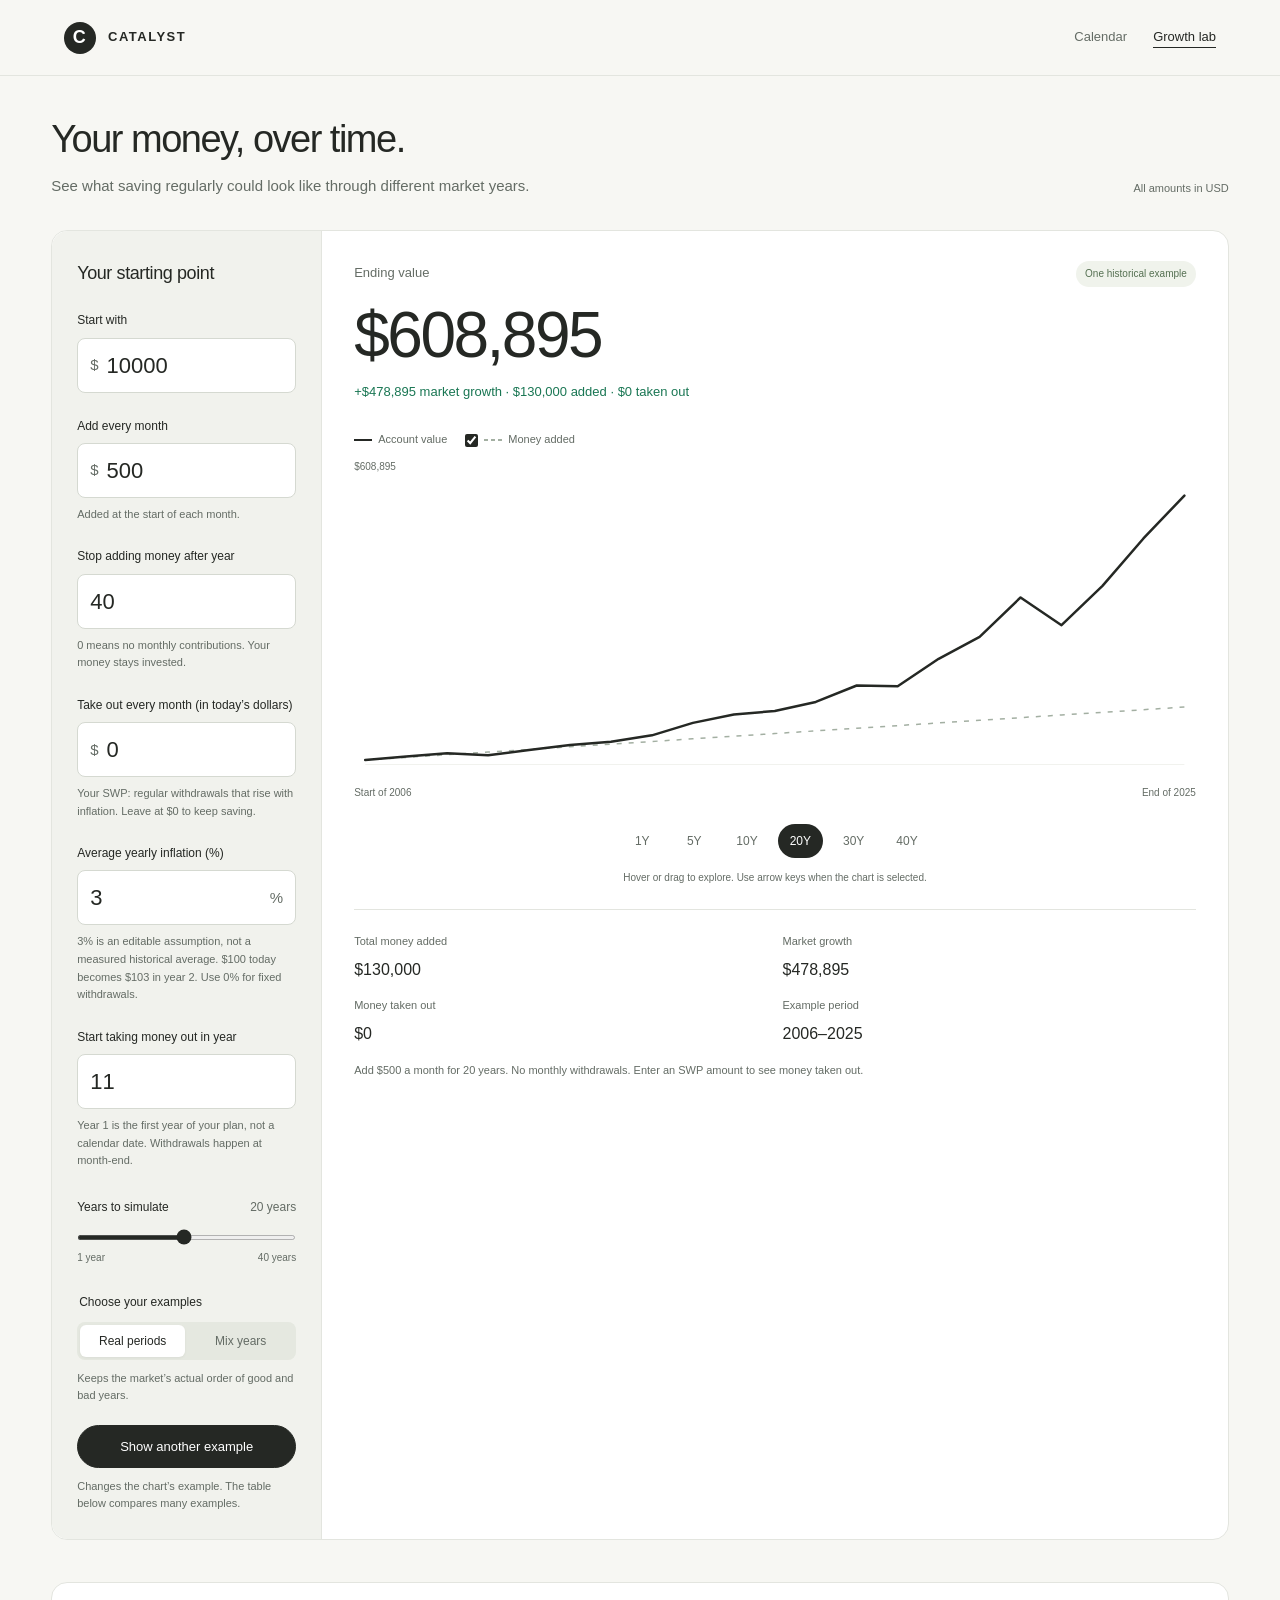
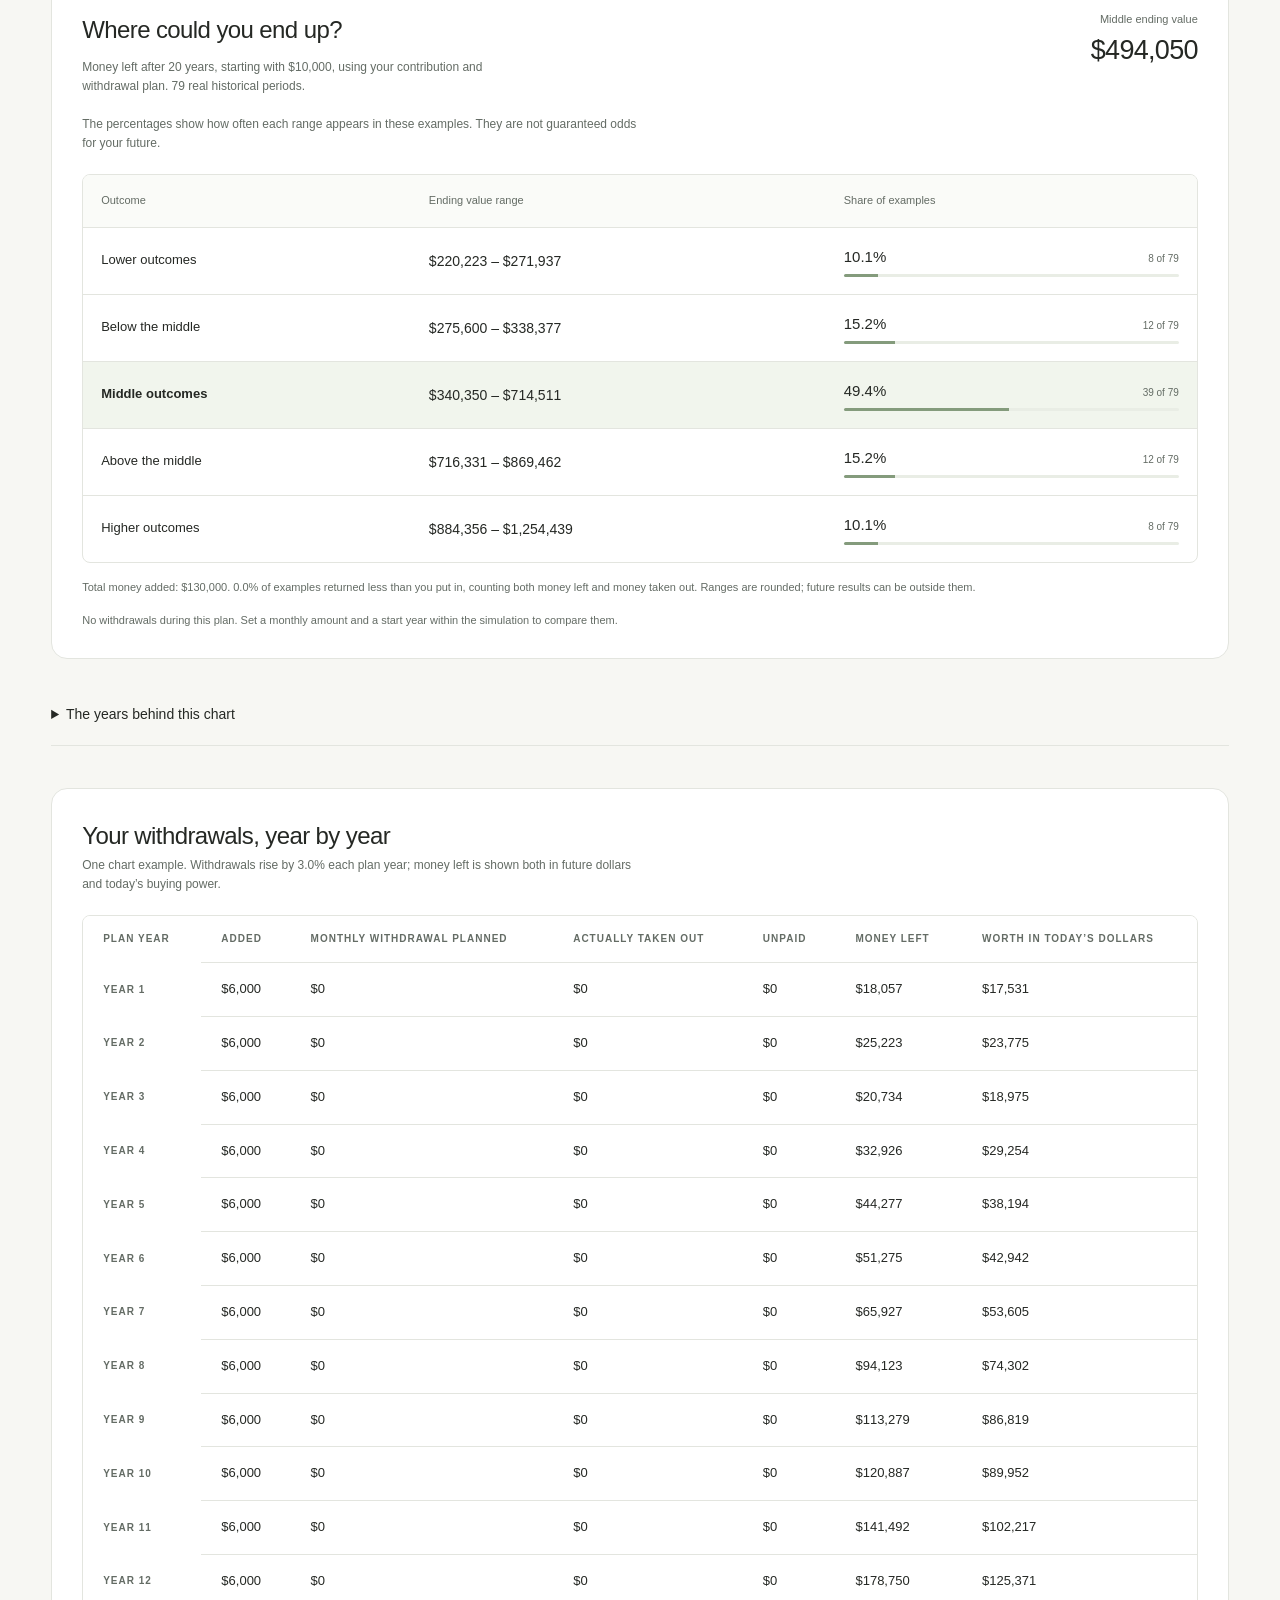
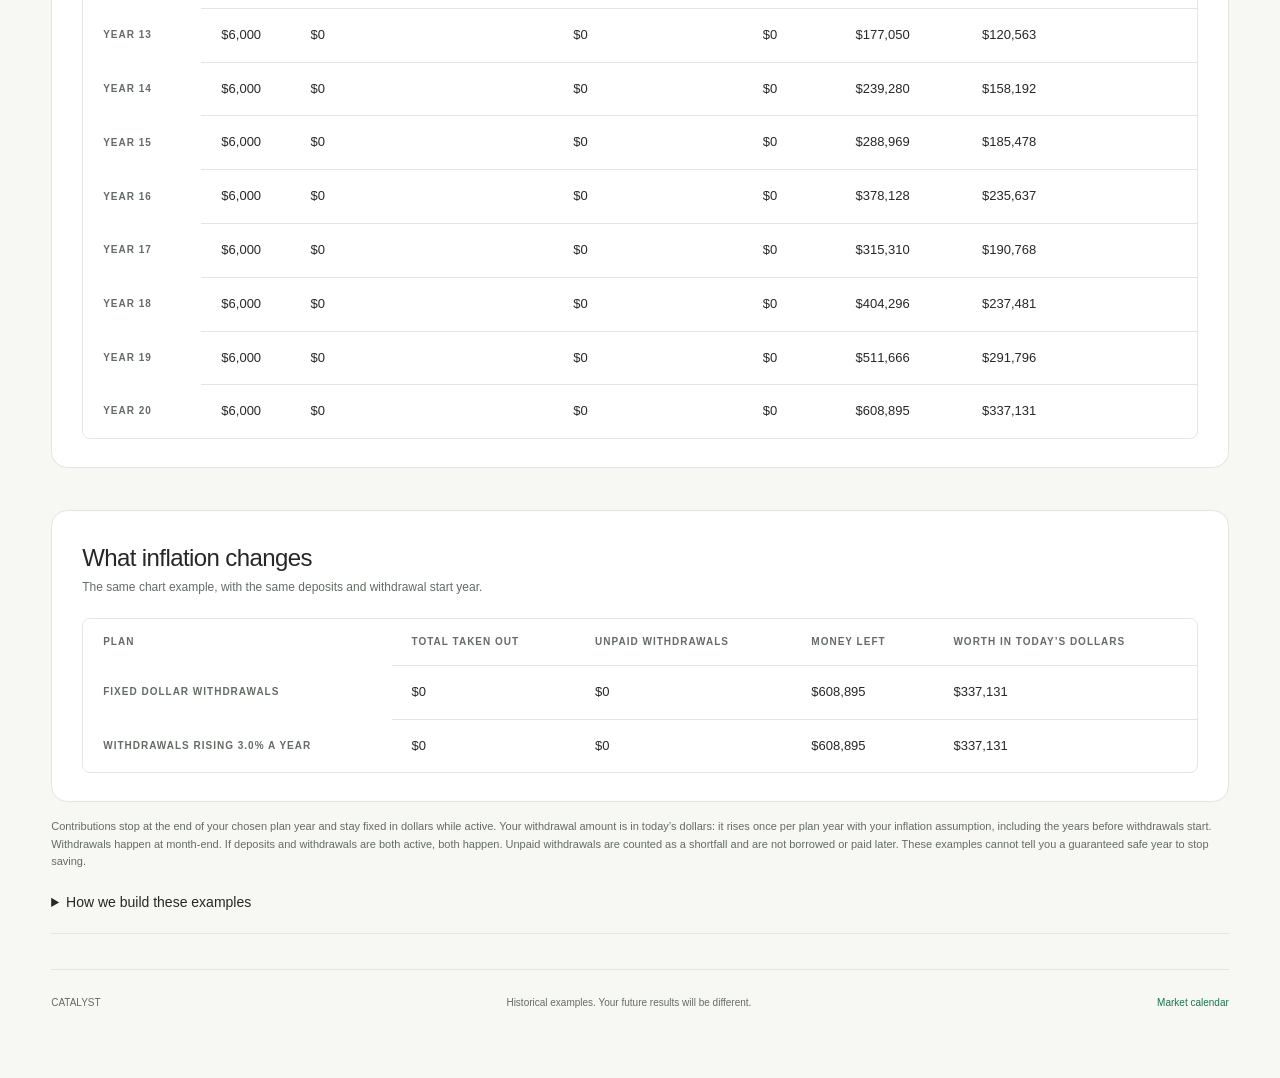
==== commit 1b7b8502: "Add inflation-adjusted withdrawals and annual cash flow tables" ====
--- a/site/growth.html
+++ b/site/growth.html
@@ -11,7 +11,8 @@
    <label for="capital">Start with</label><div class="money-input"><span>$</span><input id="capital" type="number" min="0" step="100" value="10000" inputmode="decimal" aria-describedby="input-error"></div>
    <label for="monthly">Add every month</label><div class="money-input"><span>$</span><input id="monthly" type="number" min="0" step="25" value="500" inputmode="decimal" aria-describedby="monthly-help input-error"></div><p class="input-help" id="monthly-help">Added at the start of each month.</p>
    <label for="stop-after">Stop adding money after year</label><div class="money-input"><input id="stop-after" type="number" min="0" max="40" step="1" value="40" aria-describedby="stop-help input-error"></div><p class="input-help" id="stop-help">0 means no monthly contributions. Your money stays invested.</p>
-   <label for="withdrawal">Take out every month (SWP)</label><div class="money-input"><span>$</span><input id="withdrawal" type="number" min="0" step="25" value="0" inputmode="decimal" aria-describedby="withdraw-help input-error"></div><p class="input-help" id="withdraw-help">A regular withdrawal. Leave at $0 to keep saving.</p>
+   <label for="withdrawal">Take out every month (in today’s dollars)</label><div class="money-input"><span>$</span><input id="withdrawal" type="number" min="0" step="25" value="0" inputmode="decimal" aria-describedby="withdraw-help input-error"></div><p class="input-help" id="withdraw-help">Your SWP: regular withdrawals that rise with inflation. Leave at $0 to keep saving.</p>
+   <label for="inflation">Average yearly inflation (%)</label><div class="money-input"><input id="inflation" type="number" min="0" max="100" step="0.1" value="3" inputmode="decimal" aria-describedby="inflation-help input-error"><span>%</span></div><p class="input-help" id="inflation-help">3% is an editable assumption, not a measured historical average. $100 today becomes $103 in year 2. Use 0% for fixed withdrawals.</p>
    <label for="withdraw-from">Start taking money out in year</label><div class="money-input"><input id="withdraw-from" type="number" min="1" max="40" step="1" value="11" aria-describedby="plan-help input-error"></div><p class="input-help" id="plan-help">Year 1 is the first year of your plan, not a calendar date. Withdrawals happen at month-end.</p>
    <div class="range-head"><label for="years">Years to simulate</label><output id="years-value" for="years">20 years</output></div><input class="year-range" id="years" type="range" min="1" max="40" value="20"><div class="range-ends"><span>1 year</span><span>40 years</span></div>
    <fieldset class="sample-mode"><legend>Choose your examples</legend><div class="mode-switch"><button type="button" data-sample-mode="consecutive" aria-pressed="true">Real periods</button><button type="button" data-sample-mode="random" aria-pressed="false">Mix years</button></div><p id="mode-explanation">Keeps the market’s actual order of good and bad years.</p></fieldset>
@@ -49,7 +50,9 @@
   <p id="outcomes-footnote" class="outcomes-footnote" aria-live="polite"></p><p id="withdrawal-outcomes" class="outcomes-footnote"></p>
  </section>
  <details class="returns-section"><summary>The years behind this chart</summary><p>Historical annual S&amp;P returns, including dividends. <a href="https://pages.stern.nyu.edu/adamodar/New_Home_Page/datafile/histretSPX.html" target="_blank" rel="noopener noreferrer">View NYU Stern data</a></p><div class="table-wrap"><table><thead><tr><th scope="col">Plan year / market year</th><th scope="col">Market return</th><th scope="col">Ending balance</th><th scope="col">Taken out so far</th></tr></thead><tbody id="return-rows"></tbody></table></div></details>
- <p class="outcomes-footnote">Contributions stop at the end of your chosen plan year. Withdrawals start in the first month of their chosen year and stay at the same dollar amount. If both are active, both happen. You can only take out money available in the account; unpaid withdrawals are counted as a shortfall. These examples help you compare stop dates, but cannot tell you a guaranteed safe year to stop saving.</p>
+ <section class="outcomes-section" aria-labelledby="swp-heading"><h2 id="swp-heading">Your withdrawals, year by year</h2><p id="swp-context" class="outcomes-explanation"></p><div class="table-wrap"><table><thead><tr><th>Plan year</th><th>Added</th><th>Monthly withdrawal planned</th><th>Actually taken out</th><th>Unpaid</th><th>Money left</th><th>Worth in today’s dollars</th></tr></thead><tbody id="swp-rows"></tbody></table></div></section>
+ <section class="outcomes-section" aria-labelledby="inflation-heading"><h2 id="inflation-heading">What inflation changes</h2><p class="outcomes-explanation">The same chart example, with the same deposits and withdrawal start year.</p><div class="table-wrap"><table><thead><tr><th>Plan</th><th>Total taken out</th><th>Unpaid withdrawals</th><th>Money left</th><th>Worth in today’s dollars</th></tr></thead><tbody id="inflation-rows"></tbody></table></div></section>
+ <p class="outcomes-footnote">Contributions stop at the end of your chosen plan year and stay fixed in dollars while active. Your withdrawal amount is in today’s dollars: it rises once per plan year with your inflation assumption, including the years before withdrawals start. Withdrawals happen at month-end. If deposits and withdrawals are both active, both happen. Unpaid withdrawals are counted as a shortfall and are not borrowed or paid later. These examples cannot tell you a guaranteed safe year to stop saving.</p>
  <details class="method-note"><summary>How we build these examples</summary><p>Real periods uses every available consecutive period of your chosen length in the 1928–2025 return data. Those periods overlap and are not independent. Mix years uses 5,000 repeatable random sequences, choosing unique years within each sequence. Mixing years removes the market’s original sequence and can understate prolonged bad markets.</p><p>The table groups ending balances around the 10th, 25th, 75th and 90th percentiles. Each example goes into exactly one group; tied amounts stay together. Percentages are counted from the examples, so they can differ from 10%, 15%, 50%, 15%, 10%. Empty groups are omitted. Amounts are rounded to whole dollars.</p><p>Annual returns are converted to an equivalent monthly rate. Contributions enter at the start of each month; dividends are reinvested. The chart shows annual points, not actual monthly market moves. These are nominal dollars before fees, taxes and inflation. Future results can fall outside every range shown. <a href="https://www.investor.gov/introduction-investing/general-resources/news-alerts/alerts-bulletins/investor-bulletins-47" target="_blank" rel="noopener noreferrer">Understanding historical performance</a></p></details>
  <footer>CATALYST <span>Historical examples. Your future results will be different.</span><a href="./">Market calendar</a></footer>
-</main><script src="growth-tools.js"></script><script src="growth.js"></script></body></html>
+</main><script src="growth-tools.js?v=swp-inflation-1"></script><script src="growth.js?v=swp-inflation-1"></script></body></html>
--- a/site/growth.css
+++ b/site/growth.css
@@ -31,3 +31,4 @@
 @media(max-width:760px){.growth-page{padding:28px 5vw}.growth-intro{align-items:start;flex-direction:column;gap:12px;margin-bottom:24px}.growth-intro h1{font-size:31px;letter-spacing:-1px}.growth-intro p{font-size:14px}.growth-workbench{grid-template-columns:minmax(0,1fr)}.growth-controls{border:0;border-bottom:1px solid var(--line);border-radius:16px 16px 0 0;padding:24px}.growth-results{padding:26px 22px}.result-lead>strong{font-size:48px}.growth-chart svg{height:235px}.outcomes-section{padding:22px 18px}.outcomes-section .section-head{gap:16px}.median-summary{text-align:left}.outcomes-table th,.outcomes-table td{padding:13px 10px}.outcomes-table td{font-size:12px}.outcomes-table tbody th{font-size:11px}.frequency{min-width:92px;grid-template-columns:1fr;gap:3px}.frequency span{text-align:left}.outcomes-explanation{font-size:11px}.result-metrics{gap:10px}.result-metrics strong{font-size:14px}}
 @media(max-width:380px){.growth-results{padding:22px 16px}.result-lead>strong{font-size:40px}.horizon-bar{gap:0}.horizon-bar button{min-width:39px;padding:10px 8px}.example-badge{font-size:9px}.result-top{font-size:12px}}
 @media(prefers-reduced-motion:reduce){.horizon-bar button{transition:none}}
+.result-metrics{grid-template-columns:repeat(2,minmax(0,1fr))}
